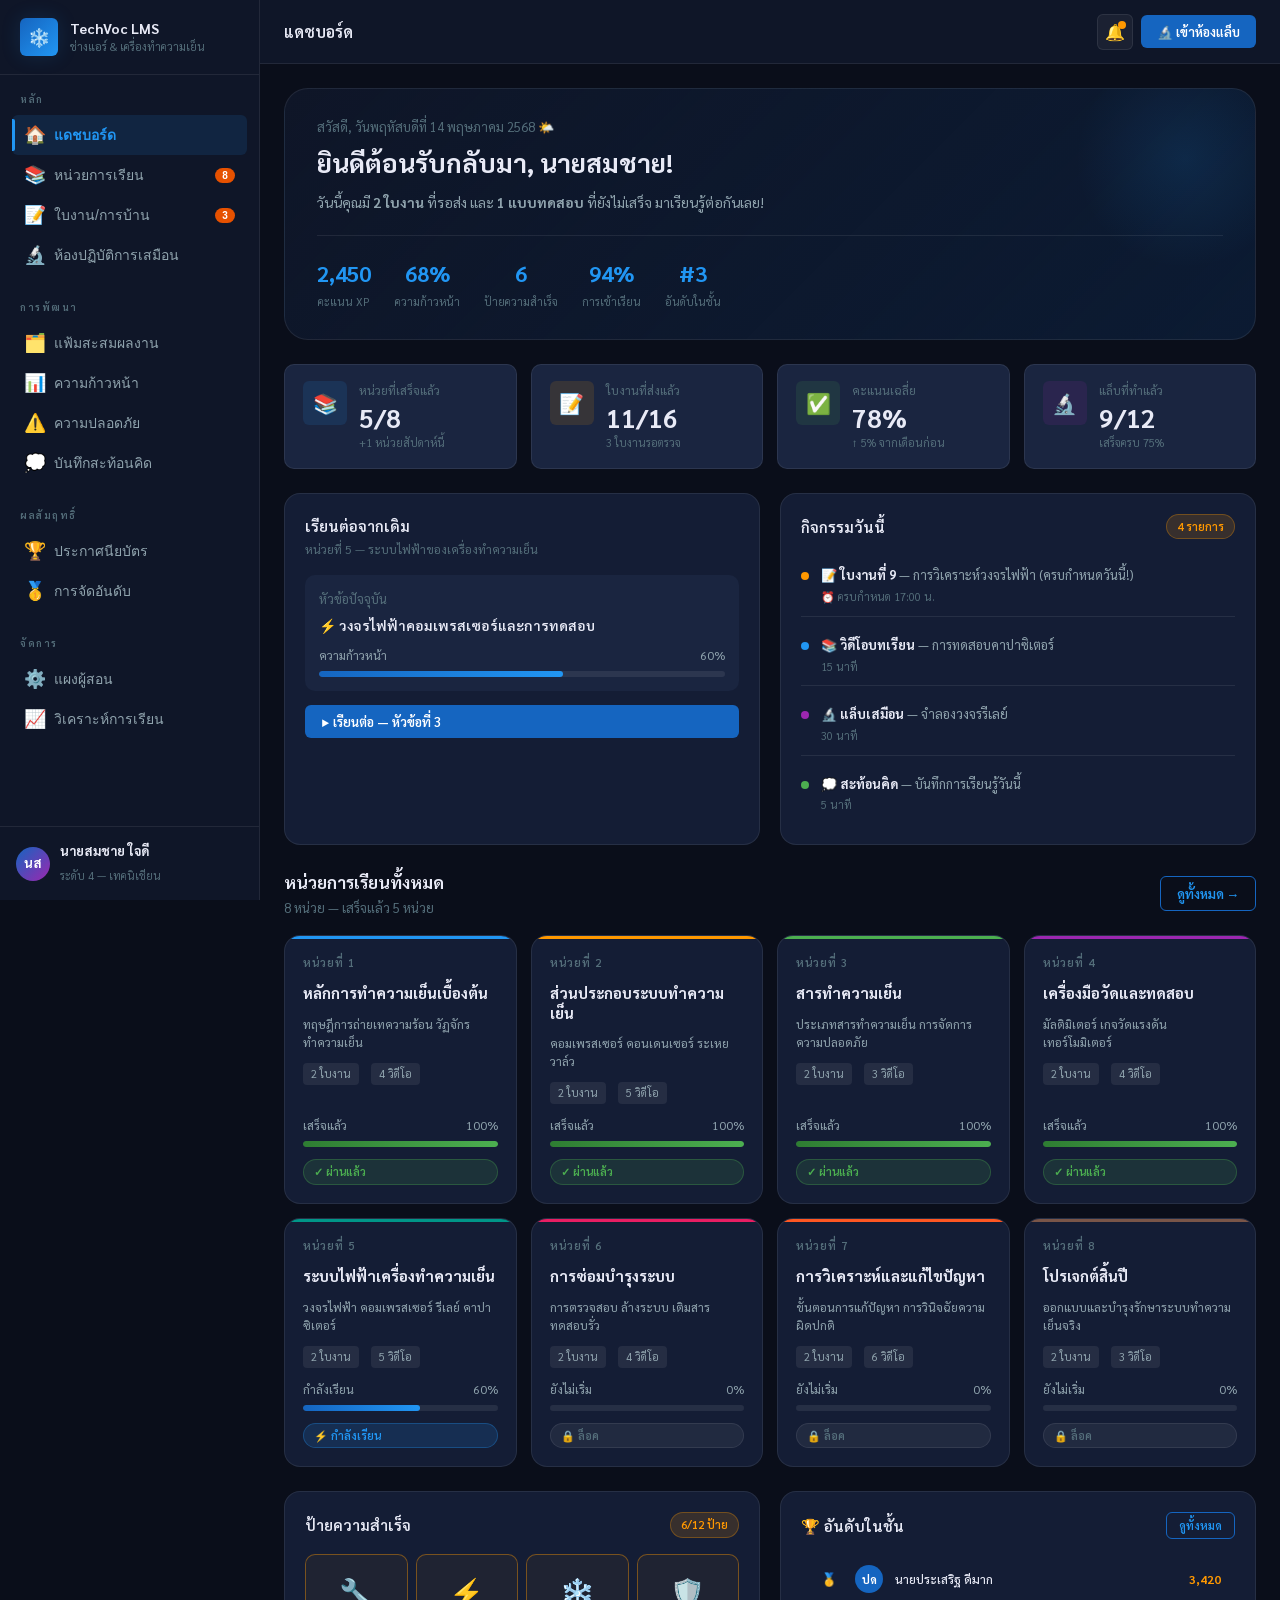
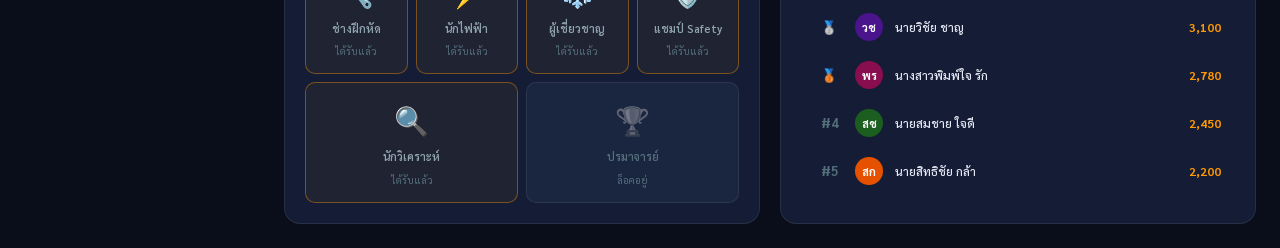
==== index.html @ d259b41d "Add files via upload" ====
<!DOCTYPE html>
<html lang="th">
<head>
<meta charset="UTF-8">
<meta name="viewport" content="width=device-width, initial-scale=1.0">
<title>TechVoc LMS — ระบบการเรียนรู้วิชาชีพ ช่างแอร์และเครื่องทำความเย็น</title>
<link rel="preconnect" href="https://fonts.googleapis.com">
<link href="https://fonts.googleapis.com/css2?family=Sarabun:wght@300;400;500;600;700&family=IBM+Plex+Mono:wght@400;500&display=swap" rel="stylesheet">
<style>
/* =====================================================
   TECHVOC LMS — DESIGN SYSTEM
   Industrial-Tech Aesthetic | Blue + Orange + Gray
   ===================================================== */
:root {
  --blue-50: #e8f4fd;
  --blue-100: #bfdffa;
  --blue-400: #2196f3;
  --blue-600: #1565c0;
  --blue-800: #0d47a1;
  --blue-900: #082f6b;

  --orange-50: #fff3e0;
  --orange-100: #ffe0b2;
  --orange-400: #ff9800;
  --orange-600: #e65100;
  --orange-800: #bf360c;

  --gray-50: #f5f5f5;
  --gray-100: #eeeeee;
  --gray-200: #e0e0e0;
  --gray-400: #9e9e9e;
  --gray-600: #616161;
  --gray-800: #212121;

  --green-400: #4caf50;
  --green-600: #2e7d32;
  --red-400: #f44336;
  --purple-400: #9c27b0;
  --teal-400: #009688;

  --bg-dark: #0a0e1a;
  --bg-panel: #0f1628;
  --bg-card: #141d35;
  --bg-card2: #1a2540;
  --border: rgba(255,255,255,0.08);
  --border-bright: rgba(33,150,243,0.4);
  --text-primary: #e8eaf6;
  --text-secondary: #90a4ae;
  --text-muted: #546e7a;

  --font-main: 'Sarabun', sans-serif;
  --font-mono: 'IBM Plex Mono', monospace;

  --radius-sm: 6px;
  --radius-md: 10px;
  --radius-lg: 16px;
  --radius-xl: 24px;

  --shadow-sm: 0 2px 8px rgba(0,0,0,0.4);
  --shadow-md: 0 4px 20px rgba(0,0,0,0.5);
  --shadow-blue: 0 0 20px rgba(33,150,243,0.15);

  --sidebar-w: 260px;
  --header-h: 64px;
}

*, *::before, *::after { box-sizing: border-box; margin: 0; padding: 0; }

html { scroll-behavior: smooth; }

body {
  font-family: var(--font-main);
  background: var(--bg-dark);
  color: var(--text-primary);
  min-height: 100vh;
  font-size: 15px;
  line-height: 1.6;
  overflow-x: hidden;
}

/* Scrollbar */
::-webkit-scrollbar { width: 6px; height: 6px; }
::-webkit-scrollbar-track { background: var(--bg-dark); }
::-webkit-scrollbar-thumb { background: var(--gray-600); border-radius: 3px; }

/* =====================================================
   LAYOUT SHELL
   ===================================================== */
#app-shell {
  display: grid;
  grid-template-columns: var(--sidebar-w) 1fr;
  grid-template-rows: var(--header-h) 1fr;
  min-height: 100vh;
}

/* =====================================================
   SIDEBAR
   ===================================================== */
#sidebar {
  grid-row: 1 / -1;
  background: var(--bg-panel);
  border-right: 1px solid var(--border);
  display: flex;
  flex-direction: column;
  position: sticky;
  top: 0;
  height: 100vh;
  overflow-y: auto;
  z-index: 100;
  transition: transform 0.3s ease;
}

.sidebar-logo {
  padding: 18px 20px;
  border-bottom: 1px solid var(--border);
  display: flex;
  align-items: center;
  gap: 12px;
}

.logo-icon {
  width: 38px; height: 38px;
  background: linear-gradient(135deg, var(--blue-600), var(--blue-400));
  border-radius: var(--radius-sm);
  display: flex; align-items: center; justify-content: center;
  font-size: 18px;
  flex-shrink: 0;
  box-shadow: var(--shadow-blue);
}

.logo-text { line-height: 1.2; }
.logo-text strong { font-size: 14px; font-weight: 700; color: var(--text-primary); display: block; }
.logo-text span { font-size: 11px; color: var(--text-muted); }

.sidebar-section { padding: 16px 12px 8px; }
.sidebar-section-label {
  font-size: 10px; font-weight: 600; letter-spacing: 1.5px;
  color: var(--text-muted); text-transform: uppercase;
  padding: 0 8px 8px;
}

.nav-item {
  display: flex; align-items: center; gap: 10px;
  padding: 9px 12px; border-radius: var(--radius-sm);
  cursor: pointer; color: var(--text-secondary);
  font-size: 14px; font-weight: 400;
  transition: all 0.18s ease;
  text-decoration: none;
  border: none; background: none; width: 100%; text-align: left;
  position: relative;
}

.nav-item:hover { background: rgba(255,255,255,0.05); color: var(--text-primary); }
.nav-item.active {
  background: rgba(33,150,243,0.12);
  color: var(--blue-400);
  font-weight: 600;
}
.nav-item.active::before {
  content: '';
  position: absolute; left: 0; top: 4px; bottom: 4px;
  width: 3px; background: var(--blue-400);
  border-radius: 0 2px 2px 0;
}

.nav-icon { font-size: 18px; width: 20px; text-align: center; flex-shrink: 0; }
.nav-badge {
  margin-left: auto; background: var(--orange-600);
  color: #fff; font-size: 10px; font-weight: 700;
  padding: 2px 7px; border-radius: 10px; min-width: 20px; text-align: center;
}

.sidebar-user {
  margin-top: auto;
  padding: 14px 16px;
  border-top: 1px solid var(--border);
  display: flex; align-items: center; gap: 10px;
}

.user-avatar {
  width: 34px; height: 34px; border-radius: 50%;
  background: linear-gradient(135deg, var(--blue-600), var(--purple-400));
  display: flex; align-items: center; justify-content: center;
  font-weight: 700; font-size: 13px; color: #fff; flex-shrink: 0;
}

.user-info { flex: 1; min-width: 0; }
.user-info strong { font-size: 13px; display: block; white-space: nowrap; overflow: hidden; text-overflow: ellipsis; }
.user-info span { font-size: 11px; color: var(--text-muted); }

/* =====================================================
   HEADER
   ===================================================== */
#header {
  background: var(--bg-panel);
  border-bottom: 1px solid var(--border);
  display: flex; align-items: center;
  padding: 0 24px; gap: 16px;
  position: sticky; top: 0; z-index: 90;
}

.header-title { font-size: 16px; font-weight: 600; flex: 1; }

.header-actions { display: flex; gap: 8px; align-items: center; }

.btn {
  display: inline-flex; align-items: center; gap: 6px;
  padding: 8px 16px; border-radius: var(--radius-sm);
  font-family: var(--font-main); font-size: 13px; font-weight: 600;
  cursor: pointer; border: none; transition: all 0.18s ease;
  text-decoration: none;
}

.btn-icon {
  padding: 8px; background: rgba(255,255,255,0.05);
  border: 1px solid var(--border); border-radius: var(--radius-sm);
  cursor: pointer; color: var(--text-secondary);
  transition: all 0.18s ease; font-size: 16px;
  display: flex; align-items: center; justify-content: center;
  width: 36px; height: 36px;
}
.btn-icon:hover { background: rgba(255,255,255,0.1); color: var(--text-primary); }

.btn-primary { background: var(--blue-600); color: #fff; }
.btn-primary:hover { background: var(--blue-800); transform: translateY(-1px); }
.btn-outline {
  background: transparent; color: var(--blue-400);
  border: 1px solid var(--blue-600);
}
.btn-outline:hover { background: rgba(33,150,243,0.1); }

.notification-dot {
  width: 8px; height: 8px; background: var(--orange-400);
  border-radius: 50%; position: absolute; top: 6px; right: 6px;
}

/* =====================================================
   MAIN CONTENT
   ===================================================== */
#main {
  overflow-y: auto;
  background: var(--bg-dark);
}

.page { display: none; animation: fadeIn 0.25s ease; }
.page.active { display: block; }

@keyframes fadeIn { from { opacity: 0; transform: translateY(8px); } to { opacity: 1; transform: translateY(0); } }

.page-content { padding: 24px; max-width: 1200px; }

/* =====================================================
   CARDS & COMPONENTS
   ===================================================== */
.card {
  background: var(--bg-card);
  border: 1px solid var(--border);
  border-radius: var(--radius-lg);
  padding: 20px;
}

.card-header {
  display: flex; align-items: center; justify-content: space-between;
  margin-bottom: 16px;
}
.card-title { font-size: 15px; font-weight: 600; }
.card-subtitle { font-size: 12px; color: var(--text-muted); margin-top: 2px; }

.grid-2 { display: grid; grid-template-columns: 1fr 1fr; gap: 16px; }
.grid-3 { display: grid; grid-template-columns: repeat(3, 1fr); gap: 16px; }
.grid-4 { display: grid; grid-template-columns: repeat(4, 1fr); gap: 14px; }

/* Stat cards */
.stat-card {
  background: var(--bg-card2);
  border: 1px solid var(--border);
  border-radius: var(--radius-md);
  padding: 16px 18px;
  display: flex; align-items: flex-start; gap: 12px;
}
.stat-icon {
  width: 44px; height: 44px; border-radius: var(--radius-sm);
  display: flex; align-items: center; justify-content: center;
  font-size: 20px; flex-shrink: 0;
}
.stat-info { flex: 1; min-width: 0; }
.stat-label { font-size: 12px; color: var(--text-muted); margin-bottom: 4px; }
.stat-value { font-size: 26px; font-weight: 700; line-height: 1; }
.stat-sub { font-size: 11px; color: var(--text-muted); margin-top: 4px; }

/* Progress bar */
.progress-wrap { }
.progress-label { display: flex; justify-content: space-between; font-size: 12px; color: var(--text-secondary); margin-bottom: 6px; }
.progress-bar { height: 6px; background: rgba(255,255,255,0.08); border-radius: 3px; overflow: hidden; }
.progress-fill { height: 100%; border-radius: 3px; transition: width 0.8s ease; }
.prog-blue { background: linear-gradient(90deg, var(--blue-600), var(--blue-400)); }
.prog-orange { background: linear-gradient(90deg, var(--orange-600), var(--orange-400)); }
.prog-green { background: linear-gradient(90deg, #2e7d32, #4caf50); }

/* Badge */
.badge {
  display: inline-flex; align-items: center; gap: 4px;
  padding: 3px 10px; border-radius: 20px;
  font-size: 11px; font-weight: 600;
}
.badge-blue { background: rgba(33,150,243,0.15); color: var(--blue-400); border: 1px solid rgba(33,150,243,0.3); }
.badge-orange { background: rgba(255,152,0,0.15); color: var(--orange-400); border: 1px solid rgba(255,152,0,0.3); }
.badge-green { background: rgba(76,175,80,0.15); color: var(--green-400); border: 1px solid rgba(76,175,80,0.3); }
.badge-red { background: rgba(244,67,54,0.15); color: var(--red-400); border: 1px solid rgba(244,67,54,0.3); }
.badge-purple { background: rgba(156,39,176,0.15); color: var(--purple-400); border: 1px solid rgba(156,39,176,0.3); }

/* Tag */
.tag { display: inline-block; padding: 2px 8px; border-radius: 4px; font-size: 11px; background: rgba(255,255,255,0.07); color: var(--text-secondary); }

/* Section header */
.section-header { display: flex; align-items: center; justify-content: space-between; margin-bottom: 16px; }
.section-title { font-size: 17px; font-weight: 700; }
.section-subtitle { font-size: 13px; color: var(--text-muted); margin-top: 2px; }

/* Divider */
.divider { border: none; border-top: 1px solid var(--border); margin: 20px 0; }

/* =====================================================
   DASHBOARD PAGE
   ===================================================== */
.dashboard-hero {
  background: linear-gradient(135deg, var(--bg-panel) 0%, rgba(21,101,192,0.15) 100%);
  border: 1px solid var(--border);
  border-radius: var(--radius-xl);
  padding: 28px 32px;
  margin-bottom: 24px;
  position: relative;
  overflow: hidden;
}

.dashboard-hero::before {
  content: '';
  position: absolute; right: -40px; top: -40px;
  width: 220px; height: 220px;
  background: radial-gradient(circle, rgba(33,150,243,0.12) 0%, transparent 70%);
  pointer-events: none;
}

.hero-greeting { font-size: 13px; color: var(--text-muted); margin-bottom: 4px; }
.hero-name { font-size: 26px; font-weight: 700; margin-bottom: 8px; }
.hero-desc { font-size: 14px; color: var(--text-secondary); max-width: 520px; line-height: 1.7; }

.hero-stats {
  display: flex; gap: 24px; margin-top: 20px;
  padding-top: 20px; border-top: 1px solid var(--border);
  flex-wrap: wrap;
}
.hero-stat-item { text-align: center; }
.hero-stat-val { font-size: 22px; font-weight: 700; color: var(--blue-400); }
.hero-stat-lbl { font-size: 11px; color: var(--text-muted); margin-top: 2px; }

/* Units grid */
.unit-card {
  background: var(--bg-card);
  border: 1px solid var(--border);
  border-radius: var(--radius-lg);
  padding: 18px;
  cursor: pointer;
  transition: all 0.2s ease;
  display: flex; flex-direction: column; gap: 12px;
  position: relative; overflow: hidden;
}

.unit-card:hover {
  border-color: var(--border-bright);
  transform: translateY(-3px);
  box-shadow: var(--shadow-blue);
}

.unit-card::after {
  content: '';
  position: absolute; top: 0; left: 0; right: 0; height: 3px;
}
.unit-card.u1::after { background: var(--blue-400); }
.unit-card.u2::after { background: var(--orange-400); }
.unit-card.u3::after { background: var(--green-400); }
.unit-card.u4::after { background: var(--purple-400); }
.unit-card.u5::after { background: var(--teal-400); }
.unit-card.u6::after { background: #e91e63; }
.unit-card.u7::after { background: #ff5722; }
.unit-card.u8::after { background: #795548; }

.unit-num { font-size: 11px; color: var(--text-muted); font-weight: 600; letter-spacing: 1px; }
.unit-title { font-size: 15px; font-weight: 700; line-height: 1.3; }
.unit-desc { font-size: 12px; color: var(--text-secondary); line-height: 1.5; }
.unit-meta { display: flex; gap: 12px; flex-wrap: wrap; }
.unit-status { margin-top: auto; }

/* Achievement row */
.achievement-row {
  display: flex; gap: 8px; flex-wrap: wrap;
}
.achievement-badge {
  display: flex; flex-direction: column; align-items: center; gap: 6px;
  padding: 14px 12px; background: var(--bg-card2);
  border: 1px solid var(--border); border-radius: var(--radius-md);
  min-width: 90px; text-align: center; flex: 1;
  transition: all 0.2s ease; cursor: default;
}
.achievement-badge.earned { border-color: rgba(255,152,0,0.4); background: rgba(255,152,0,0.05); }
.achievement-badge:hover { transform: translateY(-2px); }
.badge-emoji { font-size: 28px; }
.badge-name { font-size: 11px; color: var(--text-secondary); font-weight: 600; }
.badge-status { font-size: 10px; color: var(--text-muted); }

/* Leaderboard */
.leaderboard-item {
  display: flex; align-items: center; gap: 12px;
  padding: 10px 14px; border-radius: var(--radius-sm);
  transition: background 0.15s;
}
.leaderboard-item:hover { background: rgba(255,255,255,0.04); }
.lb-rank { font-size: 13px; font-weight: 700; color: var(--text-muted); width: 28px; text-align: center; }
.lb-rank.top1 { color: #ffd700; }
.lb-rank.top2 { color: #c0c0c0; }
.lb-rank.top3 { color: #cd7f32; }
.lb-avatar {
  width: 32px; height: 32px; border-radius: 50%;
  display: flex; align-items: center; justify-content: center;
  font-size: 12px; font-weight: 700; color: #fff; flex-shrink: 0;
}
.lb-name { flex: 1; font-size: 13px; font-weight: 500; }
.lb-xp { font-size: 13px; font-weight: 700; color: var(--orange-400); }

/* Activity feed */
.activity-item {
  display: flex; gap: 12px; padding: 10px 0;
  border-bottom: 1px solid var(--border);
}
.activity-item:last-child { border-bottom: none; }
.activity-dot {
  width: 8px; height: 8px; border-radius: 50%;
  margin-top: 7px; flex-shrink: 0;
}
.activity-text { font-size: 13px; color: var(--text-secondary); }
.activity-text strong { color: var(--text-primary); }
.activity-time { font-size: 11px; color: var(--text-muted); margin-top: 2px; }

/* =====================================================
   UNIT / LESSON PAGE
   ===================================================== */
.lesson-layout { display: grid; grid-template-columns: 1fr 320px; gap: 20px; align-items: start; }

.lesson-video-wrap {
  background: #000;
  border-radius: var(--radius-lg);
  aspect-ratio: 16/9;
  display: flex; align-items: center; justify-content: center;
  position: relative; overflow: hidden;
  border: 1px solid var(--border);
}
.video-placeholder {
  display: flex; flex-direction: column; align-items: center; gap: 12px;
  color: var(--text-muted);
}
.video-placeholder .play-btn {
  width: 60px; height: 60px; border-radius: 50%;
  background: rgba(33,150,243,0.2); border: 2px solid var(--blue-400);
  display: flex; align-items: center; justify-content: center;
  font-size: 24px; cursor: pointer;
  transition: all 0.2s ease;
}
.video-placeholder .play-btn:hover {
  background: rgba(33,150,243,0.4); transform: scale(1.1);
}

.lesson-tabs { display: flex; gap: 4px; margin-bottom: 16px; flex-wrap: wrap; }
.lesson-tab {
  padding: 7px 16px; border-radius: var(--radius-sm);
  font-size: 13px; cursor: pointer;
  background: transparent; border: 1px solid var(--border);
  color: var(--text-secondary); font-family: var(--font-main);
  transition: all 0.18s ease;
}
.lesson-tab:hover { border-color: var(--blue-400); color: var(--blue-400); }
.lesson-tab.active { background: var(--blue-600); border-color: var(--blue-600); color: #fff; }

.lesson-tab-content { display: none; }
.lesson-tab-content.active { display: block; animation: fadeIn 0.2s ease; }

/* Topics list */
.topic-item {
  display: flex; align-items: center; gap: 12px;
  padding: 12px 14px; border-radius: var(--radius-sm);
  cursor: pointer; transition: all 0.18s ease;
  border: 1px solid transparent;
}
.topic-item:hover { background: rgba(255,255,255,0.04); border-color: var(--border); }
.topic-item.active { background: rgba(33,150,243,0.1); border-color: rgba(33,150,243,0.3); }
.topic-item.done .topic-num { background: var(--green-600); }
.topic-num {
  width: 28px; height: 28px; border-radius: 50%;
  background: var(--bg-card2); border: 1px solid var(--border);
  display: flex; align-items: center; justify-content: center;
  font-size: 11px; font-weight: 700; color: var(--text-muted);
  flex-shrink: 0;
}
.topic-info { flex: 1; }
.topic-name { font-size: 13px; font-weight: 500; }
.topic-dur { font-size: 11px; color: var(--text-muted); }
.topic-check { color: var(--green-400); font-size: 14px; }

/* Quiz component */
.quiz-question {
  background: var(--bg-card2);
  border: 1px solid var(--border);
  border-radius: var(--radius-md);
  padding: 20px;
  margin-bottom: 16px;
}
.q-num { font-size: 11px; color: var(--text-muted); margin-bottom: 8px; }
.q-text { font-size: 15px; font-weight: 500; margin-bottom: 16px; }
.q-options { display: flex; flex-direction: column; gap: 8px; }
.q-option {
  display: flex; align-items: center; gap: 10px;
  padding: 10px 14px; border-radius: var(--radius-sm);
  border: 1px solid var(--border); cursor: pointer;
  transition: all 0.18s ease; font-size: 13px;
}
.q-option:hover { border-color: var(--blue-400); background: rgba(33,150,243,0.05); }
.q-option.selected { border-color: var(--blue-400); background: rgba(33,150,243,0.12); color: var(--blue-400); }
.q-option.correct { border-color: var(--green-400); background: rgba(76,175,80,0.1); color: var(--green-400); }
.q-option.wrong { border-color: var(--red-400); background: rgba(244,67,54,0.1); color: var(--red-400); }
.q-radio {
  width: 16px; height: 16px; border-radius: 50%;
  border: 2px solid var(--border-bright); flex-shrink: 0;
  display: flex; align-items: center; justify-content: center;
}

/* Virtual Lab */
.vlab-container {
  background: #000d1a;
  border: 1px solid rgba(33,150,243,0.3);
  border-radius: var(--radius-lg);
  padding: 24px;
  font-family: var(--font-mono);
  position: relative; overflow: hidden;
}
.vlab-container::before {
  content: 'VIRTUAL LAB — INTERACTIVE SIMULATION';
  position: absolute; top: 12px; left: 50%; transform: translateX(-50%);
  font-size: 10px; letter-spacing: 2px; color: rgba(33,150,243,0.6);
}

.circuit-svg { width: 100%; max-width: 600px; margin: 0 auto; display: block; }

.vlab-controls { margin-top: 16px; display: flex; gap: 12px; flex-wrap: wrap; align-items: center; }
.vlab-control-item { display: flex; flex-direction: column; gap: 4px; }
.vlab-control-label { font-size: 10px; color: var(--text-muted); letter-spacing: 1px; }
.vlab-control-val {
  font-size: 20px; font-weight: 700; color: var(--blue-400);
  font-family: var(--font-mono);
}
.vlab-control-unit { font-size: 11px; color: var(--text-muted); }

.toggle-switch { position: relative; display: inline-flex; align-items: center; cursor: pointer; }
.toggle-switch input { opacity: 0; width: 0; height: 0; }
.toggle-track {
  width: 44px; height: 24px; background: var(--gray-600);
  border-radius: 12px; transition: 0.3s; position: relative;
}
.toggle-thumb {
  position: absolute; left: 4px; top: 4px;
  width: 16px; height: 16px; background: #fff;
  border-radius: 50%; transition: 0.3s;
}
.toggle-switch input:checked + .toggle-track { background: var(--blue-400); }
.toggle-switch input:checked + .toggle-track .toggle-thumb { transform: translateX(20px); }

/* Meter gauge */
.gauge-wrap {
  position: relative; width: 120px; height: 70px; overflow: hidden;
}
.gauge-arc {
  width: 140px; height: 140px; border-radius: 50%;
  border: 10px solid transparent;
  border-top-color: var(--blue-400); border-left-color: var(--blue-400);
  position: absolute; top: 0; left: -10px;
  transform: rotate(var(--deg, 135deg));
  transition: transform 0.5s ease;
  box-shadow: 0 0 10px rgba(33,150,243,0.4);
}

/* =====================================================
   PORTFOLIO PAGE
   ===================================================== */
.portfolio-grid {
  display: grid;
  grid-template-columns: repeat(auto-fill, minmax(260px, 1fr));
  gap: 16px;
}

.portfolio-card {
  background: var(--bg-card);
  border: 1px solid var(--border);
  border-radius: var(--radius-lg);
  overflow: hidden;
  cursor: pointer;
  transition: all 0.2s ease;
}
.portfolio-card:hover {
  border-color: var(--border-bright);
  transform: translateY(-3px);
  box-shadow: var(--shadow-blue);
}
.portfolio-thumb {
  aspect-ratio: 16/9;
  background: var(--bg-card2);
  display: flex; align-items: center; justify-content: center;
  font-size: 40px; position: relative;
}
.portfolio-thumb-label {
  position: absolute; bottom: 8px; right: 8px;
}
.portfolio-body { padding: 14px; }
.portfolio-title { font-size: 14px; font-weight: 600; margin-bottom: 6px; }
.portfolio-meta { font-size: 12px; color: var(--text-muted); }

/* Upload area */
.upload-zone {
  border: 2px dashed rgba(33,150,243,0.3);
  border-radius: var(--radius-lg);
  padding: 32px;
  text-align: center; cursor: pointer;
  transition: all 0.2s ease;
}
.upload-zone:hover { border-color: var(--blue-400); background: rgba(33,150,243,0.04); }
.upload-icon { font-size: 36px; margin-bottom: 12px; }
.upload-text { font-size: 14px; color: var(--text-secondary); }
.upload-hint { font-size: 12px; color: var(--text-muted); margin-top: 6px; }

/* =====================================================
   ANALYTICS PAGE
   ===================================================== */
.analytics-chart {
  background: var(--bg-card2);
  border: 1px solid var(--border);
  border-radius: var(--radius-md);
  padding: 20px;
  height: 200px;
  display: flex; align-items: flex-end; gap: 8px;
}
.chart-bar-wrap { display: flex; flex-direction: column; align-items: center; gap: 4px; flex: 1; }
.chart-bar {
  width: 100%; border-radius: 4px 4px 0 0;
  background: linear-gradient(180deg, var(--blue-400), var(--blue-600));
  transition: height 0.6s ease;
  min-height: 4px; position: relative;
}
.chart-bar:hover { filter: brightness(1.2); }
.chart-bar-label { font-size: 10px; color: var(--text-muted); }

/* Competency matrix */
.comp-matrix { display: flex; flex-direction: column; gap: 10px; }
.comp-row { display: flex; align-items: center; gap: 12px; }
.comp-name { font-size: 12px; color: var(--text-secondary); width: 180px; flex-shrink: 0; }
.comp-bar-wrap { flex: 1; height: 8px; background: rgba(255,255,255,0.08); border-radius: 4px; overflow: hidden; }
.comp-fill { height: 100%; border-radius: 4px; transition: width 0.8s ease; }
.comp-pct { font-size: 12px; font-weight: 600; width: 36px; text-align: right; }

/* Student table */
.data-table { width: 100%; border-collapse: collapse; }
.data-table th {
  padding: 10px 14px; font-size: 12px; font-weight: 600;
  color: var(--text-muted); text-align: left;
  border-bottom: 1px solid var(--border);
  letter-spacing: 0.5px;
}
.data-table td {
  padding: 12px 14px; font-size: 13px;
  border-bottom: 1px solid rgba(255,255,255,0.04);
}
.data-table tr:hover td { background: rgba(255,255,255,0.02); }

/* =====================================================
   ASSIGNMENT PAGE
   ===================================================== */
.assignment-card {
  background: var(--bg-card);
  border: 1px solid var(--border);
  border-radius: var(--radius-lg);
  padding: 20px;
  display: flex; gap: 16px; align-items: flex-start;
  cursor: pointer; transition: all 0.2s ease;
}
.assignment-card:hover { border-color: var(--border-bright); }
.assignment-icon {
  width: 48px; height: 48px; border-radius: var(--radius-md);
  display: flex; align-items: center; justify-content: center;
  font-size: 22px; flex-shrink: 0;
}
.assignment-title { font-size: 15px; font-weight: 600; margin-bottom: 4px; }
.assignment-meta { font-size: 12px; color: var(--text-muted); }
.assignment-status { margin-top: 10px; }

/* =====================================================
   SAFETY PAGE
   ===================================================== */
.safety-card {
  background: var(--bg-card);
  border: 1px solid var(--border);
  border-radius: var(--radius-lg);
  padding: 20px;
  border-left: 4px solid var(--orange-400);
}
.safety-header { display: flex; align-items: center; gap: 10px; margin-bottom: 12px; }
.safety-icon { font-size: 24px; }
.safety-title { font-size: 15px; font-weight: 700; }
.safety-checklist { display: flex; flex-direction: column; gap: 10px; margin-top: 14px; }
.safety-check-item {
  display: flex; align-items: flex-start; gap: 10px;
  font-size: 13px; color: var(--text-secondary);
}
.safety-check-item.checked { color: var(--text-primary); }
.safety-checkbox {
  width: 18px; height: 18px; border-radius: 4px;
  border: 1px solid var(--border); flex-shrink: 0;
  display: flex; align-items: center; justify-content: center;
  cursor: pointer; margin-top: 2px; transition: all 0.18s;
}
.safety-checkbox.checked { background: var(--green-600); border-color: var(--green-600); color: #fff; font-size: 11px; }

/* =====================================================
   CERT PAGE
   ===================================================== */
.certificate-card {
  background: linear-gradient(135deg, #0d1b3e, #1a2a5e);
  border: 2px solid rgba(255,215,0,0.3);
  border-radius: var(--radius-xl);
  padding: 40px;
  text-align: center;
  position: relative; overflow: hidden;
  max-width: 600px; margin: 0 auto;
}
.cert-corner {
  position: absolute; width: 80px; height: 80px;
  opacity: 0.3;
}
.cert-corner.tl { top: 0; left: 0; border-top: 3px solid gold; border-left: 3px solid gold; border-radius: var(--radius-xl) 0 0 0; }
.cert-corner.tr { top: 0; right: 0; border-top: 3px solid gold; border-right: 3px solid gold; border-radius: 0 var(--radius-xl) 0 0; }
.cert-corner.bl { bottom: 0; left: 0; border-bottom: 3px solid gold; border-left: 3px solid gold; border-radius: 0 0 0 var(--radius-xl); }
.cert-corner.br { bottom: 0; right: 0; border-bottom: 3px solid gold; border-right: 3px solid gold; border-radius: 0 0 var(--radius-xl) 0; }
.cert-badge-icon { font-size: 56px; margin-bottom: 16px; }
.cert-title { font-size: 13px; letter-spacing: 3px; color: rgba(255,215,0,0.8); margin-bottom: 8px; }
.cert-name { font-size: 28px; font-weight: 700; margin-bottom: 6px; }
.cert-course { font-size: 15px; color: var(--text-secondary); margin-bottom: 24px; }
.cert-line { border: none; border-top: 1px solid rgba(255,215,0,0.2); margin: 20px 0; }
.cert-footer { display: flex; justify-content: space-around; }
.cert-sig { text-align: center; }
.cert-sig-line { width: 120px; border-top: 1px solid rgba(255,255,255,0.3); margin: 0 auto 6px; }
.cert-sig-name { font-size: 12px; color: var(--text-secondary); }

/* =====================================================
   REFLECTION PAGE
   ===================================================== */
.reflection-card {
  background: var(--bg-card2);
  border: 1px solid var(--border);
  border-radius: var(--radius-md);
  padding: 18px;
}
.reflection-q { font-size: 14px; font-weight: 600; margin-bottom: 10px; }
.reflection-textarea {
  width: 100%; background: rgba(0,0,0,0.3);
  border: 1px solid var(--border); border-radius: var(--radius-sm);
  color: var(--text-primary); font-family: var(--font-main);
  font-size: 13px; padding: 10px 12px; resize: vertical;
  min-height: 80px; transition: border-color 0.18s;
}
.reflection-textarea:focus { outline: none; border-color: var(--blue-400); }

/* =====================================================
   ADMIN PAGE
   ===================================================== */
.admin-section { margin-bottom: 28px; }
.admin-toolbar {
  display: flex; gap: 8px; flex-wrap: wrap; align-items: center;
  margin-bottom: 16px;
}
.search-input {
  background: var(--bg-card2); border: 1px solid var(--border);
  border-radius: var(--radius-sm); color: var(--text-primary);
  font-family: var(--font-main); font-size: 13px;
  padding: 8px 14px; width: 220px;
}
.search-input:focus { outline: none; border-color: var(--blue-400); }

/* =====================================================
   MOBILE SIDEBAR TOGGLE
   ===================================================== */
#mobile-toggle {
  display: none; padding: 8px; background: transparent;
  border: 1px solid var(--border); border-radius: var(--radius-sm);
  color: var(--text-secondary); cursor: pointer; font-size: 18px;
}

/* =====================================================
   RESPONSIVE
   ===================================================== */
@media (max-width: 900px) {
  #app-shell { grid-template-columns: 1fr; }
  #sidebar {
    position: fixed; left: -280px; top: 0; bottom: 0; z-index: 200;
    width: var(--sidebar-w);
    transition: transform 0.3s ease;
  }
  #sidebar.open { transform: translateX(280px); }
  #header { grid-column: 1; }
  #main { grid-column: 1; }
  #mobile-toggle { display: flex; }
  .grid-4 { grid-template-columns: repeat(2, 1fr); }
  .grid-3 { grid-template-columns: 1fr 1fr; }
  .lesson-layout { grid-template-columns: 1fr; }
}

@media (max-width: 600px) {
  .grid-2, .grid-3, .grid-4 { grid-template-columns: 1fr; }
  .page-content { padding: 14px; }
  .dashboard-hero { padding: 20px; }
  .hero-stats { gap: 14px; }
  .hero-name { font-size: 20px; }
}

/* =====================================================
   OVERLAY & MODALS
   ===================================================== */
.overlay {
  display: none; position: fixed; inset: 0;
  background: rgba(0,0,0,0.6); z-index: 150;
  align-items: center; justify-content: center;
}
.overlay.open { display: flex; }
.modal {
  background: var(--bg-panel); border: 1px solid var(--border);
  border-radius: var(--radius-xl);
  padding: 28px; max-width: 540px; width: 90%;
  max-height: 90vh; overflow-y: auto;
  animation: fadeIn 0.2s ease;
}
.modal-header { display: flex; justify-content: space-between; align-items: center; margin-bottom: 20px; }
.modal-title { font-size: 17px; font-weight: 700; }
.modal-close { background: none; border: none; color: var(--text-muted); font-size: 20px; cursor: pointer; }
.modal-close:hover { color: var(--text-primary); }

/* XP toast */
.xp-toast {
  position: fixed; top: 80px; right: 20px; z-index: 300;
  background: linear-gradient(135deg, #1a3a5c, #1565c0);
  border: 1px solid var(--blue-400); border-radius: var(--radius-md);
  padding: 12px 18px; color: #fff;
  font-weight: 700; font-size: 14px;
  box-shadow: var(--shadow-blue);
  animation: toastIn 0.3s ease, toastOut 0.3s ease 2.5s forwards;
  pointer-events: none;
}
@keyframes toastIn { from { opacity:0; transform: translateX(30px); } to { opacity:1; transform: translateX(0); } }
@keyframes toastOut { from { opacity:1; } to { opacity:0; } }

/* Glow pulse for active elements */
@keyframes pulse-glow {
  0%, 100% { box-shadow: 0 0 0 0 rgba(33,150,243,0); }
  50% { box-shadow: 0 0 0 6px rgba(33,150,243,0.15); }
}

.pulse-glow { animation: pulse-glow 2s ease infinite; }
</style>
</head>
<body>

<div id="app-shell">

  <!-- ======= SIDEBAR ======= -->
  <aside id="sidebar">
    <div class="sidebar-logo">
      <div class="logo-icon">❄️</div>
      <div class="logo-text">
        <strong>TechVoc LMS</strong>
        <span>ช่างแอร์ &amp; เครื่องทำความเย็น</span>
      </div>
    </div>

    <div class="sidebar-section">
      <div class="sidebar-section-label">หลัก</div>
      <button class="nav-item active" onclick="showPage('dashboard')">
        <span class="nav-icon">🏠</span> แดชบอร์ด
      </button>
      <button class="nav-item" onclick="showPage('units')">
        <span class="nav-icon">📚</span> หน่วยการเรียน
        <span class="nav-badge">8</span>
      </button>
      <button class="nav-item" onclick="showPage('assignments')">
        <span class="nav-icon">📝</span> ใบงาน/การบ้าน
        <span class="nav-badge">3</span>
      </button>
      <button class="nav-item" onclick="showPage('virtuallab')">
        <span class="nav-icon">🔬</span> ห้องปฏิบัติการเสมือน
      </button>
    </div>

    <div class="sidebar-section">
      <div class="sidebar-section-label">การพัฒนา</div>
      <button class="nav-item" onclick="showPage('portfolio')">
        <span class="nav-icon">🗂️</span> แฟ้มสะสมผลงาน
      </button>
      <button class="nav-item" onclick="showPage('progress')">
        <span class="nav-icon">📊</span> ความก้าวหน้า
      </button>
      <button class="nav-item" onclick="showPage('safety')">
        <span class="nav-icon">⚠️</span> ความปลอดภัย
      </button>
      <button class="nav-item" onclick="showPage('reflection')">
        <span class="nav-icon">💭</span> บันทึกสะท้อนคิด
      </button>
    </div>

    <div class="sidebar-section">
      <div class="sidebar-section-label">ผลสัมฤทธิ์</div>
      <button class="nav-item" onclick="showPage('certificates')">
        <span class="nav-icon">🏆</span> ประกาศนียบัตร
      </button>
      <button class="nav-item" onclick="showPage('leaderboard')">
        <span class="nav-icon">🥇</span> การจัดอันดับ
      </button>
    </div>

    <div class="sidebar-section">
      <div class="sidebar-section-label">จัดการ</div>
      <button class="nav-item" onclick="showPage('admin')">
        <span class="nav-icon">⚙️</span> แผงผู้สอน
      </button>
      <button class="nav-item" onclick="showPage('analytics')">
        <span class="nav-icon">📈</span> วิเคราะห์การเรียน
      </button>
    </div>

    <div class="sidebar-user">
      <div class="user-avatar" id="user-avatar-sidebar">นส</div>
      <div class="user-info">
        <strong id="sidebar-username">นายสมชาย ใจดี</strong>
        <span>ระดับ 4 — เทคนิเชียน</span>
      </div>
    </div>
  </aside>

  <!-- ======= HEADER ======= -->
  <header id="header">
    <button id="mobile-toggle" onclick="toggleSidebar()">☰</button>
    <div class="header-title" id="page-title">แดชบอร์ด</div>
    <div class="header-actions">
      <div class="btn-icon" style="position:relative;" title="การแจ้งเตือน">
        🔔
        <span class="notification-dot"></span>
      </div>
      <button class="btn btn-primary" onclick="showPage('virtuallab')">🔬 เข้าห้องแล็บ</button>
    </div>
  </header>

  <!-- ======= MAIN ======= -->
  <main id="main">

    <!-- ==================== DASHBOARD ==================== -->
    <div class="page active" id="page-dashboard">
      <div class="page-content">
        <!-- Hero -->
        <div class="dashboard-hero">
          <div class="hero-greeting">สวัสดี, วันพฤหัสบดีที่ 14 พฤษภาคม 2568 🌤️</div>
          <div class="hero-name">ยินดีต้อนรับกลับมา, <span id="welcome-name">นายสมชาย</span>!</div>
          <div class="hero-desc">วันนี้คุณมี <strong>2 ใบงาน</strong> ที่รอส่ง และ <strong>1 แบบทดสอบ</strong> ที่ยังไม่เสร็จ มาเรียนรู้ต่อกันเลย!</div>
          <div class="hero-stats">
            <div class="hero-stat-item">
              <div class="hero-stat-val" id="xp-display">2,450</div>
              <div class="hero-stat-lbl">คะแนน XP</div>
            </div>
            <div class="hero-stat-item">
              <div class="hero-stat-val">68%</div>
              <div class="hero-stat-lbl">ความก้าวหน้า</div>
            </div>
            <div class="hero-stat-item">
              <div class="hero-stat-val">6</div>
              <div class="hero-stat-lbl">ป้ายความสำเร็จ</div>
            </div>
            <div class="hero-stat-item">
              <div class="hero-stat-val">94%</div>
              <div class="hero-stat-lbl">การเข้าเรียน</div>
            </div>
            <div class="hero-stat-item">
              <div class="hero-stat-val">#3</div>
              <div class="hero-stat-lbl">อันดับในชั้น</div>
            </div>
          </div>
        </div>

        <!-- Stats row -->
        <div class="grid-4" style="margin-bottom:24px">
          <div class="stat-card">
            <div class="stat-icon" style="background:rgba(33,150,243,0.12)">📚</div>
            <div class="stat-info">
              <div class="stat-label">หน่วยที่เสร็จแล้ว</div>
              <div class="stat-value">5/8</div>
              <div class="stat-sub">+1 หน่วยสัปดาห์นี้</div>
            </div>
          </div>
          <div class="stat-card">
            <div class="stat-icon" style="background:rgba(255,152,0,0.12)">📝</div>
            <div class="stat-info">
              <div class="stat-label">ใบงานที่ส่งแล้ว</div>
              <div class="stat-value">11/16</div>
              <div class="stat-sub">3 ใบงานรอตรวจ</div>
            </div>
          </div>
          <div class="stat-card">
            <div class="stat-icon" style="background:rgba(76,175,80,0.12)">✅</div>
            <div class="stat-info">
              <div class="stat-label">คะแนนเฉลี่ย</div>
              <div class="stat-value">78%</div>
              <div class="stat-sub">↑ 5% จากเดือนก่อน</div>
            </div>
          </div>
          <div class="stat-card">
            <div class="stat-icon" style="background:rgba(156,39,176,0.12)">🔬</div>
            <div class="stat-info">
              <div class="stat-label">แล็บที่ทำแล้ว</div>
              <div class="stat-value">9/12</div>
              <div class="stat-sub">เสร็จครบ 75%</div>
            </div>
          </div>
        </div>

        <!-- Main Grid -->
        <div class="grid-2" style="gap:20px;margin-bottom:24px">
          <!-- Continue Learning -->
          <div class="card">
            <div class="card-header">
              <div>
                <div class="card-title">เรียนต่อจากเดิม</div>
                <div class="card-subtitle">หน่วยที่ 5 — ระบบไฟฟ้าของเครื่องทำความเย็น</div>
              </div>
            </div>
            <div style="background:var(--bg-card2);border-radius:var(--radius-md);padding:14px;margin-bottom:14px;">
              <div style="font-size:13px;color:var(--text-muted);margin-bottom:4px;">หัวข้อปัจจุบัน</div>
              <div style="font-size:14px;font-weight:600;margin-bottom:10px;">⚡ วงจรไฟฟ้าคอมเพรสเซอร์และการทดสอบ</div>
              <div class="progress-wrap">
                <div class="progress-label"><span>ความก้าวหน้า</span><span>60%</span></div>
                <div class="progress-bar"><div class="progress-fill prog-blue" style="width:60%"></div></div>
              </div>
            </div>
            <button class="btn btn-primary" style="width:100%" onclick="showPage('lesson')">
              ▶ เรียนต่อ — หัวข้อที่ 3
            </button>
          </div>

          <!-- Today's Tasks -->
          <div class="card">
            <div class="card-header">
              <div class="card-title">กิจกรรมวันนี้</div>
              <span class="badge badge-orange">4 รายการ</span>
            </div>
            <div style="display:flex;flex-direction:column;gap:8px;">
              <div class="activity-item">
                <div class="activity-dot" style="background:var(--orange-400)"></div>
                <div>
                  <div class="activity-text">📝 <strong>ใบงานที่ 9</strong> — การวิเคราะห์วงจรไฟฟ้า (ครบกำหนดวันนี้!)</div>
                  <div class="activity-time">⏰ ครบกำหนด 17:00 น.</div>
                </div>
              </div>
              <div class="activity-item">
                <div class="activity-dot" style="background:var(--blue-400)"></div>
                <div>
                  <div class="activity-text">📚 <strong>วิดีโอบทเรียน</strong> — การทดสอบคาปาซิเตอร์</div>
                  <div class="activity-time">15 นาที</div>
                </div>
              </div>
              <div class="activity-item">
                <div class="activity-dot" style="background:var(--purple-400)"></div>
                <div>
                  <div class="activity-text">🔬 <strong>แล็บเสมือน</strong> — จำลองวงจรรีเลย์</div>
                  <div class="activity-time">30 นาที</div>
                </div>
              </div>
              <div class="activity-item">
                <div class="activity-dot" style="background:var(--green-400)"></div>
                <div>
                  <div class="activity-text">💭 <strong>สะท้อนคิด</strong> — บันทึกการเรียนรู้วันนี้</div>
                  <div class="activity-time">5 นาที</div>
                </div>
              </div>
            </div>
          </div>
        </div>

        <!-- Units Overview -->
        <div class="section-header">
          <div>
            <div class="section-title">หน่วยการเรียนทั้งหมด</div>
            <div class="section-subtitle">8 หน่วย — เสร็จแล้ว 5 หน่วย</div>
          </div>
          <button class="btn btn-outline" onclick="showPage('units')">ดูทั้งหมด →</button>
        </div>
        <div class="grid-4" style="margin-bottom:24px">
          <!-- Units 1-8 -->
          <div class="unit-card u1" onclick="openUnitModal(1)">
            <div class="unit-num">หน่วยที่ 1</div>
            <div class="unit-title">หลักการทำความเย็นเบื้องต้น</div>
            <div class="unit-desc">ทฤษฎีการถ่ายเทความร้อน วัฏจักรทำความเย็น</div>
            <div class="unit-meta"><span class="tag">2 ใบงาน</span><span class="tag">4 วิดีโอ</span></div>
            <div class="unit-status">
              <div class="progress-wrap">
                <div class="progress-label"><span>เสร็จแล้ว</span><span>100%</span></div>
                <div class="progress-bar"><div class="progress-fill prog-green" style="width:100%"></div></div>
              </div>
            </div>
            <span class="badge badge-green">✓ ผ่านแล้ว</span>
          </div>
          <div class="unit-card u2" onclick="openUnitModal(2)">
            <div class="unit-num">หน่วยที่ 2</div>
            <div class="unit-title">ส่วนประกอบระบบทำความเย็น</div>
            <div class="unit-desc">คอมเพรสเซอร์ คอนเดนเซอร์ ระเหย วาล์ว</div>
            <div class="unit-meta"><span class="tag">2 ใบงาน</span><span class="tag">5 วิดีโอ</span></div>
            <div class="unit-status">
              <div class="progress-wrap">
                <div class="progress-label"><span>เสร็จแล้ว</span><span>100%</span></div>
                <div class="progress-bar"><div class="progress-fill prog-green" style="width:100%"></div></div>
              </div>
            </div>
            <span class="badge badge-green">✓ ผ่านแล้ว</span>
          </div>
          <div class="unit-card u3" onclick="openUnitModal(3)">
            <div class="unit-num">หน่วยที่ 3</div>
            <div class="unit-title">สารทำความเย็น</div>
            <div class="unit-desc">ประเภทสารทำความเย็น การจัดการ ความปลอดภัย</div>
            <div class="unit-meta"><span class="tag">2 ใบงาน</span><span class="tag">3 วิดีโอ</span></div>
            <div class="unit-status">
              <div class="progress-wrap">
                <div class="progress-label"><span>เสร็จแล้ว</span><span>100%</span></div>
                <div class="progress-bar"><div class="progress-fill prog-green" style="width:100%"></div></div>
              </div>
            </div>
            <span class="badge badge-green">✓ ผ่านแล้ว</span>
          </div>
          <div class="unit-card u4" onclick="openUnitModal(4)">
            <div class="unit-num">หน่วยที่ 4</div>
            <div class="unit-title">เครื่องมือวัดและทดสอบ</div>
            <div class="unit-desc">มัลติมิเตอร์ เกจวัดแรงดัน เทอร์โมมิเตอร์</div>
            <div class="unit-meta"><span class="tag">2 ใบงาน</span><span class="tag">4 วิดีโอ</span></div>
            <div class="unit-status">
              <div class="progress-wrap">
                <div class="progress-label"><span>เสร็จแล้ว</span><span>100%</span></div>
                <div class="progress-bar"><div class="progress-fill prog-green" style="width:100%"></div></div>
              </div>
            </div>
            <span class="badge badge-green">✓ ผ่านแล้ว</span>
          </div>
          <div class="unit-card u5" onclick="openUnitModal(5)">
            <div class="unit-num">หน่วยที่ 5</div>
            <div class="unit-title">ระบบไฟฟ้าเครื่องทำความเย็น</div>
            <div class="unit-desc">วงจรไฟฟ้า คอมเพรสเซอร์ รีเลย์ คาปาซิเตอร์</div>
            <div class="unit-meta"><span class="tag">2 ใบงาน</span><span class="tag">5 วิดีโอ</span></div>
            <div class="unit-status">
              <div class="progress-wrap">
                <div class="progress-label"><span>กำลังเรียน</span><span>60%</span></div>
                <div class="progress-bar"><div class="progress-fill prog-blue" style="width:60%"></div></div>
              </div>
            </div>
            <span class="badge badge-blue">⚡ กำลังเรียน</span>
          </div>
          <div class="unit-card u6" onclick="openUnitModal(6)">
            <div class="unit-num">หน่วยที่ 6</div>
            <div class="unit-title">การซ่อมบำรุงระบบ</div>
            <div class="unit-desc">การตรวจสอบ ล้างระบบ เติมสาร ทดสอบรั่ว</div>
            <div class="unit-meta"><span class="tag">2 ใบงาน</span><span class="tag">4 วิดีโอ</span></div>
            <div class="unit-status">
              <div class="progress-wrap">
                <div class="progress-label"><span>ยังไม่เริ่ม</span><span>0%</span></div>
                <div class="progress-bar"><div class="progress-fill prog-blue" style="width:0%"></div></div>
              </div>
            </div>
            <span class="badge" style="background:rgba(255,255,255,0.06);color:var(--text-muted);border:1px solid var(--border)">🔒 ล็อค</span>
          </div>
          <div class="unit-card u7" onclick="openUnitModal(7)">
            <div class="unit-num">หน่วยที่ 7</div>
            <div class="unit-title">การวิเคราะห์และแก้ไขปัญหา</div>
            <div class="unit-desc">ขั้นตอนการแก้ปัญหา การวินิจฉัยความผิดปกติ</div>
            <div class="unit-meta"><span class="tag">2 ใบงาน</span><span class="tag">6 วิดีโอ</span></div>
            <div class="unit-status">
              <div class="progress-wrap">
                <div class="progress-label"><span>ยังไม่เริ่ม</span><span>0%</span></div>
                <div class="progress-bar"><div class="progress-fill prog-blue" style="width:0%"></div></div>
              </div>
            </div>
            <span class="badge" style="background:rgba(255,255,255,0.06);color:var(--text-muted);border:1px solid var(--border)">🔒 ล็อค</span>
          </div>
          <div class="unit-card u8" onclick="openUnitModal(8)">
            <div class="unit-num">หน่วยที่ 8</div>
            <div class="unit-title">โปรเจกต์สิ้นปี</div>
            <div class="unit-desc">ออกแบบและบำรุงรักษาระบบทำความเย็นจริง</div>
            <div class="unit-meta"><span class="tag">2 ใบงาน</span><span class="tag">3 วิดีโอ</span></div>
            <div class="unit-status">
              <div class="progress-wrap">
                <div class="progress-label"><span>ยังไม่เริ่ม</span><span>0%</span></div>
                <div class="progress-bar"><div class="progress-fill prog-blue" style="width:0%"></div></div>
              </div>
            </div>
            <span class="badge" style="background:rgba(255,255,255,0.06);color:var(--text-muted);border:1px solid var(--border)">🔒 ล็อค</span>
          </div>
        </div>

        <!-- Achievements & Leaderboard -->
        <div class="grid-2" style="gap:20px">
          <div class="card">
            <div class="card-header">
              <div class="card-title">ป้ายความสำเร็จ</div>
              <span class="badge badge-orange">6/12 ป้าย</span>
            </div>
            <div class="achievement-row">
              <div class="achievement-badge earned">
                <div class="badge-emoji">🔧</div>
                <div class="badge-name">ช่างฝึกหัด</div>
                <div class="badge-status">ได้รับแล้ว</div>
              </div>
              <div class="achievement-badge earned">
                <div class="badge-emoji">⚡</div>
                <div class="badge-name">นักไฟฟ้า</div>
                <div class="badge-status">ได้รับแล้ว</div>
              </div>
              <div class="achievement-badge earned">
                <div class="badge-emoji">❄️</div>
                <div class="badge-name">ผู้เชี่ยวชาญ</div>
                <div class="badge-status">ได้รับแล้ว</div>
              </div>
              <div class="achievement-badge earned">
                <div class="badge-emoji">🛡️</div>
                <div class="badge-name">แชมป์ Safety</div>
                <div class="badge-status">ได้รับแล้ว</div>
              </div>
              <div class="achievement-badge earned">
                <div class="badge-emoji">🔍</div>
                <div class="badge-name">นักวิเคราะห์</div>
                <div class="badge-status">ได้รับแล้ว</div>
              </div>
              <div class="achievement-badge">
                <div class="badge-emoji" style="filter:grayscale(1);opacity:0.4">🏆</div>
                <div class="badge-name" style="color:var(--text-muted)">ปรมาจารย์</div>
                <div class="badge-status">ล็อคอยู่</div>
              </div>
            </div>
          </div>

          <div class="card">
            <div class="card-header">
              <div class="card-title">🏆 อันดับในชั้น</div>
              <button class="btn btn-outline" onclick="showPage('leaderboard')" style="font-size:11px;padding:5px 12px">ดูทั้งหมด</button>
            </div>
            <div id="leaderboard-mini"></div>
          </div>
        </div>
      </div>
    </div>

    <!-- ==================== LESSON PAGE ==================== -->
    <div class="page" id="page-lesson">
      <div class="page-content">
        <div style="margin-bottom:16px;display:flex;gap:8px;align-items:center">
          <button class="btn btn-outline" onclick="showPage('units')" style="font-size:12px;padding:6px 12px">← กลับ</button>
          <span style="font-size:13px;color:var(--text-muted)">หน่วยที่ 5 › ระบบไฟฟ้าเครื่องทำความเย็น</span>
        </div>

        <div class="lesson-layout">
          <!-- Left: Video + Content -->
          <div>
            <div class="lesson-video-wrap">
              <div class="video-placeholder">
                <div class="play-btn" onclick="showXP(50)">▶</div>
                <div style="font-size:13px">วิดีโอ: วงจรไฟฟ้าคอมเพรสเซอร์และการทดสอบ</div>
                <div style="font-size:11px;color:var(--text-muted)">ระยะเวลา: 18:30 นาที</div>
              </div>
            </div>

            <div style="margin-top:16px">
              <div class="lesson-tabs">
                <button class="lesson-tab active" onclick="switchTab(this,'tab-theory')">📖 ทฤษฎี</button>
                <button class="lesson-tab" onclick="switchTab(this,'tab-demo')">🎬 สาธิต</button>
                <button class="lesson-tab" onclick="switchTab(this,'tab-quiz')">📋 แบบทดสอบ</button>
                <button class="lesson-tab" onclick="switchTab(this,'tab-worksheet')">📝 ใบงาน</button>
                <button class="lesson-tab" onclick="switchTab(this,'tab-reflect')">💭 สะท้อนคิด</button>
              </div>

              <!-- Theory Tab -->
              <div class="lesson-tab-content active" id="tab-theory">
                <div class="card" style="margin-bottom:12px">
                  <div style="font-size:13px;color:var(--text-muted);margin-bottom:4px">📚 ไมโครเลิร์นนิง — หัวข้อที่ 1 จาก 4</div>
                  <div style="font-size:17px;font-weight:700;margin-bottom:12px">⚡ วงจรไฟฟ้าในระบบทำความเย็น</div>
                  <p style="font-size:14px;color:var(--text-secondary);line-height:1.8;margin-bottom:14px">
                    ระบบไฟฟ้าของตู้เย็นและเครื่องปรับอากาศประกอบด้วยส่วนประกอบหลายส่วน ได้แก่ <strong style="color:var(--blue-400)">คอมเพรสเซอร์</strong>, <strong style="color:var(--orange-400)">รีเลย์</strong>, <strong style="color:var(--green-400)">คาปาซิเตอร์</strong> และ <strong style="color:var(--purple-400)">เทอร์โมสตัท</strong>
                  </p>
                  <!-- Interactive diagram -->
                  <div style="background:var(--bg-card2);border-radius:var(--radius-md);padding:20px;text-align:center;">
                    <div style="font-size:12px;color:var(--text-muted);margin-bottom:12px;letter-spacing:1px">แผนผังวงจรไฟฟ้าเชิงโต้ตอบ — คลิกส่วนประกอบเพื่อดูข้อมูล</div>
                    <svg viewBox="0 0 500 200" style="width:100%;max-width:480px;font-family:var(--font-main)" id="circuit-diagram">
                      <!-- Power source -->
                      <rect x="10" y="75" width="60" height="50" rx="6" fill="rgba(255,152,0,0.15)" stroke="rgba(255,152,0,0.6)" stroke-width="1.5"/>
                      <text x="40" y="97" text-anchor="middle" fill="#ff9800" font-size="10" font-weight="600">220V</text>
                      <text x="40" y="110" text-anchor="middle" fill="#ff9800" font-size="9">แหล่งจ่าย</text>
                      <!-- Relay -->
                      <rect x="130" y="60" width="70" height="60" rx="6" fill="rgba(156,39,176,0.15)" stroke="rgba(156,39,176,0.5)" stroke-width="1.5" class="circuit-part" onclick="showPartInfo('relay')" style="cursor:pointer"/>
                      <text x="165" y="86" text-anchor="middle" fill="#ce93d8" font-size="10" font-weight="600">รีเลย์</text>
                      <text x="165" y="100" text-anchor="middle" fill="#ce93d8" font-size="9">Relay</text>
                      <!-- Capacitor -->
                      <rect x="130" y="140" width="70" height="45" rx="6" fill="rgba(33,150,243,0.15)" stroke="rgba(33,150,243,0.5)" stroke-width="1.5" class="circuit-part" onclick="showPartInfo('cap')" style="cursor:pointer"/>
                      <text x="165" y="160" text-anchor="middle" fill="#64b5f6" font-size="10" font-weight="600">คาปาซิเตอร์</text>
                      <text x="165" y="174" text-anchor="middle" fill="#64b5f6" font-size="9">Capacitor</text>
                      <!-- Compressor -->
                      <rect x="280" y="55" width="80" height="90" rx="8" fill="rgba(255,87,34,0.15)" stroke="rgba(255,87,34,0.6)" stroke-width="2" class="circuit-part" onclick="showPartInfo('comp')" style="cursor:pointer"/>
                      <text x="320" y="90" text-anchor="middle" fill="#ff7043" font-size="11" font-weight="700">คอมเพรสเซอร์</text>
                      <text x="320" y="105" text-anchor="middle" fill="#ff7043" font-size="9">Compressor</text>
                      <text x="320" y="120" text-anchor="middle" fill="#ff7043" font-size="9">⚡ 220V / 5A</text>
                      <!-- Thermostat -->
                      <rect x="420" y="75" width="65" height="50" rx="6" fill="rgba(76,175,80,0.15)" stroke="rgba(76,175,80,0.5)" stroke-width="1.5" class="circuit-part" onclick="showPartInfo('thermo')" style="cursor:pointer"/>
                      <text x="452" y="97" text-anchor="middle" fill="#81c784" font-size="10" font-weight="600">เทอร์โม</text>
                      <text x="452" y="110" text-anchor="middle" fill="#81c784" font-size="9">สตัท</text>
                      <!-- Wires -->
                      <line x1="70" y1="100" x2="130" y2="90" stroke="rgba(255,255,255,0.4)" stroke-width="2"/>
                      <line x1="200" y1="90" x2="280" y2="90" stroke="rgba(255,255,255,0.4)" stroke-width="2"/>
                      <line x1="165" y1="120" x2="165" y2="140" stroke="rgba(255,255,255,0.3)" stroke-width="1.5" stroke-dasharray="4 2"/>
                      <line x1="360" y1="100" x2="420" y2="100" stroke="rgba(255,255,255,0.4)" stroke-width="2"/>
                    </svg>
                    <div id="part-info" style="margin-top:12px;font-size:12px;color:var(--text-secondary);min-height:32px;padding:8px;background:rgba(0,0,0,0.2);border-radius:6px;">
                      👆 คลิกที่ส่วนประกอบในแผนผังเพื่อดูรายละเอียด
                    </div>
                  </div>
                </div>

                <div style="display:grid;grid-template-columns:1fr 1fr;gap:12px">
                  <div class="card" style="padding:14px">
                    <div style="font-size:13px;font-weight:600;margin-bottom:8px">🎯 จุดประสงค์การเรียนรู้</div>
                    <ul style="font-size:12px;color:var(--text-secondary);line-height:2;padding-left:16px">
                      <li>อธิบายหลักการวงจรไฟฟ้าตู้เย็นได้</li>
                      <li>ระบุส่วนประกอบทางไฟฟ้าได้ถูกต้อง</li>
                      <li>ทดสอบรีเลย์และคาปาซิเตอร์ได้</li>
                      <li>วิเคราะห์ปัญหาวงจรไฟฟ้าได้</li>
                    </ul>
                  </div>
                  <div class="card" style="padding:14px">
                    <div style="font-size:13px;font-weight:600;margin-bottom:8px">⚠️ ข้อควรระวัง</div>
                    <ul style="font-size:12px;color:var(--orange-400);line-height:2;padding-left:16px">
                      <li>ตัดไฟก่อนทุกครั้งที่ทำงาน</li>
                      <li>ตรวจสอบแรงดันไฟฟ้าก่อน</li>
                      <li>สวมอุปกรณ์ป้องกันเสมอ</li>
                      <li>ห้ามทำงานคนเดียวกับไฟแรงสูง</li>
                    </ul>
                  </div>
                </div>
              </div>

              <!-- Demo Tab -->
              <div class="lesson-tab-content" id="tab-demo">
                <div class="card">
                  <div class="card-title" style="margin-bottom:14px">🎬 วิดีโอสาธิต</div>
                  <div style="display:flex;flex-direction:column;gap:10px">
                    <div class="topic-item active">
                      <div class="topic-num">1</div>
                      <div class="topic-info">
                        <div class="topic-name">การใช้มัลติมิเตอร์วัดแรงดัน</div>
                        <div class="topic-dur">⏱ 8 นาที</div>
                      </div>
                      <div>▶ เล่น</div>
                    </div>
                    <div class="topic-item">
                      <div class="topic-num">2</div>
                      <div class="topic-info">
                        <div class="topic-name">การทดสอบรีเลย์คอมเพรสเซอร์</div>
                        <div class="topic-dur">⏱ 12 นาที</div>
                      </div>
                      <div style="color:var(--text-muted)">▶ เล่น</div>
                    </div>
                    <div class="topic-item">
                      <div class="topic-num">3</div>
                      <div class="topic-info">
                        <div class="topic-name">การวัดค่าคาปาซิเตอร์</div>
                        <div class="topic-dur">⏱ 10 นาที</div>
                      </div>
                      <div style="color:var(--text-muted)">▶ เล่น</div>
                    </div>
                    <div class="topic-item">
                      <div class="topic-num">4</div>
                      <div class="topic-info">
                        <div class="topic-name">ขั้นตอนความปลอดภัยทางไฟฟ้า</div>
                        <div class="topic-dur">⏱ 6 นาที</div>
                      </div>
                      <div style="color:var(--text-muted)">▶ เล่น</div>
                    </div>
                  </div>
                </div>
              </div>

              <!-- Quiz Tab -->
              <div class="lesson-tab-content" id="tab-quiz">
                <div style="margin-bottom:14px;display:flex;justify-content:space-between;align-items:center">
                  <div style="font-size:15px;font-weight:700">📋 แบบทดสอบ — หน่วยที่ 5</div>
                  <span class="badge badge-blue">5 ข้อ</span>
                </div>
                <div id="quiz-container"></div>
                <button class="btn btn-primary" style="margin-top:16px" onclick="submitQuiz()">ส่งคำตอบ ✓</button>
              </div>

              <!-- Worksheet Tab -->
              <div class="lesson-tab-content" id="tab-worksheet">
                <div class="card" style="margin-bottom:14px">
                  <div class="card-header">
                    <div>
                      <div class="card-title">📝 ใบงานที่ 9 — การวิเคราะห์วงจรไฟฟ้า</div>
                      <div class="card-subtitle">หน่วยที่ 5 • ครบกำหนด: 14 พ.ค. 2568</div>
                    </div>
                    <span class="badge badge-orange">⏰ ใกล้ครบกำหนด</span>
                  </div>
                  <p style="font-size:13px;color:var(--text-secondary);line-height:1.7;margin-bottom:14px">
                    ให้นักเรียนทำการวัดและทดสอบส่วนประกอบทางไฟฟ้าของตู้เย็น จากนั้นบันทึกผลลงในใบงาน พร้อมถ่ายภาพหลักฐาน
                  </p>
                  <div class="upload-zone" onclick="showXP(30)">
                    <div class="upload-icon">📤</div>
                    <div class="upload-text">อัปโหลดรูปภาพ / วิดีโอ / PDF</div>
                    <div class="upload-hint">รองรับ JPG, PNG, MP4, PDF ขนาดไม่เกิน 50MB</div>
                  </div>
                  <div style="margin-top:14px;display:flex;gap:10px;flex-wrap:wrap">
                    <div style="background:var(--bg-card2);border:1px solid var(--border);border-radius:6px;padding:8px 12px;display:flex;gap:8px;align-items:center;font-size:12px;">
                      📷 รูปการวัดค่า.jpg <span style="color:var(--green-400)">✓</span>
                    </div>
                    <div style="background:var(--bg-card2);border:1px solid var(--border);border-radius:6px;padding:8px 12px;display:flex;gap:8px;align-items:center;font-size:12px;">
                      📄 รายงาน.pdf <span style="color:var(--green-400)">✓</span>
                    </div>
                  </div>
                </div>
                <button class="btn btn-primary" onclick="showXP(100)">ส่งใบงาน ✓</button>
              </div>

              <!-- Reflect Tab -->
              <div class="lesson-tab-content" id="tab-reflect">
                <div class="card">
                  <div class="card-title" style="margin-bottom:16px">💭 บันทึกสะท้อนคิด</div>
                  <div style="display:flex;flex-direction:column;gap:14px">
                    <div class="reflection-card">
                      <div class="reflection-q">1. วันนี้คุณเรียนรู้อะไรบ้าง?</div>
                      <textarea class="reflection-textarea" placeholder="เขียนสิ่งที่คุณได้เรียนรู้..."></textarea>
                    </div>
                    <div class="reflection-card">
                      <div class="reflection-q">2. พบปัญหาอะไรระหว่างการเรียน?</div>
                      <textarea class="reflection-textarea" placeholder="ปัญหาที่พบและวิธีแก้ไข..."></textarea>
                    </div>
                    <div class="reflection-card">
                      <div class="reflection-q">3. ทักษะใดที่ต้องฝึกเพิ่มเติม?</div>
                      <textarea class="reflection-textarea" placeholder="ทักษะที่ต้องพัฒนา..."></textarea>
                    </div>
                    <button class="btn btn-primary" onclick="showXP(20)">บันทึก ✓</button>
                  </div>
                </div>
              </div>
            </div>
          </div>

          <!-- Right: Sidebar -->
          <div style="display:flex;flex-direction:column;gap:16px">
            <!-- Progress -->
            <div class="card">
              <div class="card-title" style="margin-bottom:12px">ความก้าวหน้าหน่วยนี้</div>
              <div style="display:flex;flex-direction:column;gap:10px">
                <div class="progress-wrap">
                  <div class="progress-label"><span>📖 ทฤษฎี</span><span>80%</span></div>
                  <div class="progress-bar"><div class="progress-fill prog-blue" style="width:80%"></div></div>
                </div>
                <div class="progress-wrap">
                  <div class="progress-label"><span>🔬 แล็บ</span><span>50%</span></div>
                  <div class="progress-bar"><div class="progress-fill prog-orange" style="width:50%"></div></div>
                </div>
                <div class="progress-wrap">
                  <div class="progress-label"><span>📝 ใบงาน</span><span>50%</span></div>
                  <div class="progress-bar"><div class="progress-fill prog-green" style="width:50%"></div></div>
                </div>
                <div class="progress-wrap">
                  <div class="progress-label"><span>📋 แบบทดสอบ</span><span>0%</span></div>
                  <div class="progress-bar"><div class="progress-fill prog-blue" style="width:0%"></div></div>
                </div>
              </div>
            </div>

            <!-- Topics list -->
            <div class="card">
              <div class="card-title" style="margin-bottom:12px">หัวข้อการเรียน</div>
              <div id="topics-list"></div>
            </div>

            <!-- XP -->
            <div class="card" style="text-align:center;background:linear-gradient(135deg,rgba(21,101,192,0.2),rgba(33,150,243,0.05))">
              <div style="font-size:11px;color:var(--text-muted);letter-spacing:1px;margin-bottom:6px">คะแนน XP ปัจจุบัน</div>
              <div style="font-size:32px;font-weight:700;color:var(--blue-400)" id="lesson-xp">2,450</div>
              <div style="font-size:11px;color:var(--text-muted)">ระดับ 4 — เทคนิเชียน</div>
              <div class="progress-wrap" style="margin-top:10px">
                <div class="progress-label"><span>สู่ระดับ 5</span><span>550 XP</span></div>
                <div class="progress-bar"><div class="progress-fill prog-blue" style="width:68%"></div></div>
              </div>
            </div>
          </div>
        </div>
      </div>
    </div>

    <!-- ==================== VIRTUAL LAB ==================== -->
    <div class="page" id="page-virtuallab">
      <div class="page-content">
        <div class="section-header" style="margin-bottom:20px">
          <div>
            <div class="section-title">🔬 ห้องปฏิบัติการเสมือน</div>
            <div class="section-subtitle">จำลองการทำงานระบบไฟฟ้าและทำความเย็น</div>
          </div>
          <span class="badge badge-blue pulse-glow">INTERACTIVE</span>
        </div>

        <div class="vlab-container" style="margin-bottom:20px">
          <div style="margin-top:24px;">
            <div style="text-align:center;margin-bottom:20px;font-size:13px;color:rgba(33,150,243,0.8);letter-spacing:1px;">
              วงจรจำลองระบบตู้เย็น — คลิกสวิตช์เพื่อเริ่มการทำงาน
            </div>
            <!-- Animated refrigeration circuit -->
            <svg id="lab-svg" viewBox="0 0 600 280" style="width:100%;max-width:580px;margin:0 auto;display:block;font-family:var(--font-mono)">
              <!-- Compressor -->
              <rect x="40" y="90" width="100" height="80" rx="8" fill="rgba(255,87,34,0.15)" stroke="rgba(255,87,34,0.6)" stroke-width="2"/>
              <text x="90" y="126" text-anchor="middle" fill="#ff7043" font-size="11" font-weight="600">คอมเพรสเซอร์</text>
              <text x="90" y="142" text-anchor="middle" fill="#ff7043" font-size="10">220V / 5A</text>
              <circle id="comp-indicator" cx="90" cy="100" r="6" fill="#333" stroke="rgba(255,87,34,0.4)" stroke-width="1.5"/>
              <!-- Condenser -->
              <rect x="220" y="30" width="100" height="70" rx="8" fill="rgba(255,152,0,0.12)" stroke="rgba(255,152,0,0.5)" stroke-width="1.5"/>
              <text x="270" y="62" text-anchor="middle" fill="#ffb300" font-size="11" font-weight="600">คอนเดนเซอร์</text>
              <text x="270" y="77" text-anchor="middle" fill="#ffb300" font-size="9">ปล่อยความร้อน</text>
              <!-- Evaporator -->
              <rect x="220" y="170" width="100" height="70" rx="8" fill="rgba(33,150,243,0.12)" stroke="rgba(33,150,243,0.5)" stroke-width="1.5"/>
              <text x="270" y="202" text-anchor="middle" fill="#64b5f6" font-size="11" font-weight="600">อีวาโปเรเตอร์</text>
              <text x="270" y="217" text-anchor="middle" fill="#64b5f6" font-size="9">ดูดซับความร้อน</text>
              <!-- Expansion valve -->
              <rect x="400" y="100" width="80" height="60" rx="8" fill="rgba(76,175,80,0.12)" stroke="rgba(76,175,80,0.5)" stroke-width="1.5"/>
              <text x="440" y="127" text-anchor="middle" fill="#81c784" font-size="10" font-weight="600">วาล์วขยาย</text>
              <text x="440" y="142" text-anchor="middle" fill="#81c784" font-size="9">Expansion</text>
              <!-- Pipes -->
              <path id="pipe-hot" d="M140 110 L270 100 L270 65" fill="none" stroke="rgba(255,87,34,0.5)" stroke-width="4" stroke-linecap="round"/>
              <path id="pipe-cold" d="M270 205 L270 240 L90 240 L90 170" fill="none" stroke="rgba(33,150,243,0.5)" stroke-width="4" stroke-linecap="round"/>
              <path d="M320 65 L440 65 L440 100" fill="none" stroke="rgba(255,152,0,0.5)" stroke-width="3" stroke-linecap="round"/>
              <path d="M440 160 L440 205 L320 205" fill="none" stroke="rgba(76,175,80,0.5)" stroke-width="3" stroke-linecap="round"/>
              <!-- Flow indicator dots (animated) -->
              <circle id="flow1" r="5" fill="#ff7043" opacity="0.8"/>
              <circle id="flow2" r="5" fill="#64b5f6" opacity="0.8"/>
              <!-- Temp readouts -->
              <text id="temp-hot" x="270" y="20" text-anchor="middle" fill="#ffb300" font-size="12" font-weight="700">+60°C</text>
              <text id="temp-cold" x="270" y="260" text-anchor="middle" fill="#64b5f6" font-size="12" font-weight="700">-5°C</text>
              <!-- Power indicator -->
              <rect x="500" y="110" width="80" height="40" rx="6" fill="rgba(0,0,0,0.4)" stroke="var(--border)" stroke-width="1"/>
              <text x="540" y="128" text-anchor="middle" fill="var(--text-muted)" font-size="9">สถานะ</text>
              <text id="power-status" x="540" y="142" text-anchor="middle" fill="#f44336" font-size="11" font-weight="700">OFF</text>
            </svg>

            <div class="vlab-controls">
              <div class="vlab-control-item" style="flex:1">
                <div class="vlab-control-label">สถานะคอมเพรสเซอร์</div>
                <label class="toggle-switch" onclick="toggleCompressor()">
                  <input type="checkbox" id="comp-switch">
                  <div class="toggle-track"><div class="toggle-thumb"></div></div>
                </label>
              </div>
              <div class="vlab-control-item">
                <div class="vlab-control-label">อุณหภูมิตั้งค่า</div>
                <div class="vlab-control-val" id="set-temp">18</div>
                <div class="vlab-control-unit">°C</div>
              </div>
              <div class="vlab-control-item">
                <div class="vlab-control-label">แรงดันไฟฟ้า</div>
                <div class="vlab-control-val" id="voltage-val">--</div>
                <div class="vlab-control-unit">V</div>
              </div>
              <div class="vlab-control-item">
                <div class="vlab-control-label">กระแสไฟฟ้า</div>
                <div class="vlab-control-val" id="current-val">--</div>
                <div class="vlab-control-unit">A</div>
              </div>
              <div class="vlab-control-item">
                <div class="vlab-control-label">อุณหภูมิจริง</div>
                <div class="vlab-control-val" id="real-temp">--</div>
                <div class="vlab-control-unit">°C</div>
              </div>
            </div>

            <div style="display:flex;gap:8px;margin-top:12px;flex-wrap:wrap">
              <button class="btn btn-outline" onclick="measureVoltage()">⚡ วัดแรงดัน</button>
              <button class="btn btn-outline" onclick="measureCurrent()">🔌 วัดกระแส</button>
              <button class="btn btn-outline" onclick="testRelay()">🔘 ทดสอบรีเลย์</button>
              <button class="btn btn-outline" onclick="testCapacitor()">⚡ ทดสอบคาปาซิเตอร์</button>
              <button class="btn btn-outline" onclick="injectFault()">⚠️ จำลองความผิดปกติ</button>
              <button class="btn btn-primary" onclick="showXP(50)">📝 บันทึกผล</button>
            </div>

            <!-- Lab log -->
            <div id="lab-log" style="margin-top:14px;background:rgba(0,0,0,0.5);border-radius:8px;padding:14px;font-size:12px;max-height:140px;overflow-y:auto;color:#80cbc4;font-family:var(--font-mono);">
              <div style="color:rgba(33,150,243,0.6);margin-bottom:6px">[ ระบบแล็บเสมือน v2.1 — พร้อมใช้งาน ]</div>
              <div>$ รอการดำเนินการ...</div>
            </div>
          </div>
        </div>

        <!-- Other lab modules -->
        <div class="grid-3" style="gap:14px">
          <div class="card" style="cursor:pointer" onclick="showXP(20)">
            <div style="font-size:24px;margin-bottom:8px">🔄</div>
            <div style="font-size:14px;font-weight:600;margin-bottom:4px">วัฏจักรทำความเย็น</div>
            <div style="font-size:12px;color:var(--text-secondary)">จำลองและอนิเมชั่นการไหลของสารทำความเย็น</div>
          </div>
          <div class="card" style="cursor:pointer" onclick="showXP(20)">
            <div style="font-size:24px;margin-bottom:8px">🔧</div>
            <div style="font-size:14px;font-weight:600;margin-bottom:4px">การวินิจฉัยปัญหา</div>
            <div style="font-size:12px;color:var(--text-secondary)">ฝึกการแก้ปัญหาจากอาการผิดปกติต่างๆ</div>
          </div>
          <div class="card" style="cursor:pointer" onclick="showXP(20)">
            <div style="font-size:24px;margin-bottom:8px">📐</div>
            <div style="font-size:14px;font-weight:600;margin-bottom:4px">การต่อวงจรไฟฟ้า</div>
            <div style="font-size:12px;color:var(--text-secondary)">ต่อวงจรจำลองและทดสอบด้วยมัลติมิเตอร์</div>
          </div>
        </div>
      </div>
    </div>

    <!-- ==================== UNITS ==================== -->
    <div class="page" id="page-units">
      <div class="page-content">
        <div class="section-header"><div class="section-title">📚 หน่วยการเรียนทั้งหมด</div></div>
        <div id="units-full-list" style="display:flex;flex-direction:column;gap:14px"></div>
      </div>
    </div>

    <!-- ==================== ASSIGNMENTS ==================== -->
    <div class="page" id="page-assignments">
      <div class="page-content">
        <div class="section-header">
          <div>
            <div class="section-title">📝 ใบงานและการบ้านทั้งหมด</div>
            <div class="section-subtitle">16 ใบงาน — ส่งแล้ว 11 ใบ</div>
          </div>
          <div style="display:flex;gap:8px">
            <span class="badge badge-orange">รอส่ง 3</span>
            <span class="badge badge-blue">รอตรวจ 2</span>
          </div>
        </div>
        <div id="assignments-list" style="display:flex;flex-direction:column;gap:12px"></div>
      </div>
    </div>

    <!-- ==================== PORTFOLIO ==================== -->
    <div class="page" id="page-portfolio">
      <div class="page-content">
        <div class="section-header">
          <div>
            <div class="section-title">🗂️ แฟ้มสะสมผลงาน</div>
            <div class="section-subtitle">รวบรวมผลงาน โครงงาน และทักษะทั้งหมด</div>
          </div>
          <button class="btn btn-primary" onclick="showXP(10)">+ เพิ่มผลงาน</button>
        </div>
        <div class="portfolio-grid" id="portfolio-grid"></div>
      </div>
    </div>

    <!-- ==================== PROGRESS ==================== -->
    <div class="page" id="page-progress">
      <div class="page-content">
        <div class="section-title" style="margin-bottom:20px">📊 ติดตามความก้าวหน้า</div>
        <div class="grid-2" style="gap:16px;margin-bottom:20px">
          <div class="card">
            <div class="card-title" style="margin-bottom:14px">คะแนนรายสัปดาห์</div>
            <div class="analytics-chart" id="week-chart"></div>
          </div>
          <div class="card">
            <div class="card-title" style="margin-bottom:14px">สมรรถนะที่ได้รับการพัฒนา</div>
            <div class="comp-matrix" id="comp-matrix"></div>
          </div>
        </div>
        <div class="card">
          <div class="card-title" style="margin-bottom:14px">ความก้าวหน้าแต่ละหน่วย</div>
          <div style="display:flex;flex-direction:column;gap:10px" id="unit-progress-list"></div>
        </div>
      </div>
    </div>

    <!-- ==================== SAFETY ==================== -->
    <div class="page" id="page-safety">
      <div class="page-content">
        <div class="section-title" style="margin-bottom:20px">⚠️ ความปลอดภัยทางไฟฟ้าและช่างแอร์</div>
        <div style="display:flex;flex-direction:column;gap:14px" id="safety-list"></div>
      </div>
    </div>

    <!-- ==================== REFLECTION ==================== -->
    <div class="page" id="page-reflection">
      <div class="page-content">
        <div class="section-title" style="margin-bottom:20px">💭 บันทึกสะท้อนคิด</div>
        <div class="card" style="margin-bottom:16px">
          <div class="card-title" style="margin-bottom:16px">บันทึกประจำวัน — 14 พ.ค. 2568</div>
          <div style="display:flex;flex-direction:column;gap:14px">
            <div class="reflection-card">
              <div class="reflection-q">🌟 วันนี้คุณเรียนรู้อะไรที่ดีที่สุด?</div>
              <textarea class="reflection-textarea" placeholder="เขียนสิ่งที่คุณได้เรียนรู้วันนี้..."></textarea>
            </div>
            <div class="reflection-card">
              <div class="reflection-q">🔧 ทักษะใดที่คุณพัฒนาขึ้น?</div>
              <textarea class="reflection-textarea" placeholder="ทักษะที่ฝึกได้และพัฒนาขึ้น..."></textarea>
            </div>
            <div class="reflection-card">
              <div class="reflection-q">❓ ยังมีอะไรที่ไม่เข้าใจ?</div>
              <textarea class="reflection-textarea" placeholder="สิ่งที่ต้องการความช่วยเหลือ..."></textarea>
            </div>
            <div class="reflection-card">
              <div class="reflection-q">🎯 แผนการเรียนรู้ในครั้งต่อไป?</div>
              <textarea class="reflection-textarea" placeholder="สิ่งที่จะทำในครั้งหน้า..."></textarea>
            </div>
            <button class="btn btn-primary" onclick="showXP(20)">💾 บันทึก</button>
          </div>
        </div>
        <!-- Past reflections -->
        <div class="card">
          <div class="card-title" style="margin-bottom:14px">บันทึกย้อนหลัง</div>
          <div style="display:flex;flex-direction:column;gap:10px" id="past-reflections"></div>
        </div>
      </div>
    </div>

    <!-- ==================== CERTIFICATES ==================== -->
    <div class="page" id="page-certificates">
      <div class="page-content">
        <div class="section-title" style="margin-bottom:20px">🏆 ประกาศนียบัตรและรางวัล</div>
        <div class="certificate-card">
          <div class="cert-corner tl"></div>
          <div class="cert-corner tr"></div>
          <div class="cert-corner bl"></div>
          <div class="cert-corner br"></div>
          <div class="cert-badge-icon">🏆</div>
          <div class="cert-title">CERTIFICATE OF COMPLETION</div>
          <div class="cert-name">นายสมชาย ใจดี</div>
          <div class="cert-course">สำเร็จหลักสูตร: ช่างแอร์และเครื่องทำความเย็น<br>ระดับ ปวช. 1 แผนกไฟฟ้ากำลัง</div>
          <div class="cert-line"></div>
          <div style="font-size:13px;color:var(--text-muted);margin-bottom:16px">ออกให้ ณ วันที่ 14 พฤษภาคม 2568</div>
          <div class="cert-footer">
            <div class="cert-sig">
              <div class="cert-sig-line"></div>
              <div class="cert-sig-name">อาจารย์ประยูร มีชัย<br>ครูผู้สอน</div>
            </div>
            <div class="cert-sig">
              <div style="font-size:32px;margin-bottom:6px">🎓</div>
              <div class="cert-sig-name">ประกาศนียบัตร<br>หน่วยที่ 1-5</div>
            </div>
            <div class="cert-sig">
              <div class="cert-sig-line"></div>
              <div class="cert-sig-name">ผอ. สมศักดิ์ ดีงาม<br>ผู้อำนวยการ</div>
            </div>
          </div>
        </div>
        <div style="text-align:center;margin-top:16px;display:flex;gap:10px;justify-content:center">
          <button class="btn btn-primary" onclick="showXP(5)">⬇ ดาวน์โหลด PDF</button>
          <button class="btn btn-outline">📤 แชร์</button>
        </div>
      </div>
    </div>

    <!-- ==================== LEADERBOARD ==================== -->
    <div class="page" id="page-leaderboard">
      <div class="page-content">
        <div class="section-title" style="margin-bottom:20px">🥇 การจัดอันดับนักเรียน</div>
        <div class="card">
          <div id="full-leaderboard"></div>
        </div>
      </div>
    </div>

    <!-- ==================== ANALYTICS ==================== -->
    <div class="page" id="page-analytics">
      <div class="page-content">
        <div class="section-title" style="margin-bottom:20px">📈 วิเคราะห์การเรียนรู้</div>
        <div class="grid-4" style="margin-bottom:20px">
          <div class="stat-card">
            <div class="stat-icon" style="background:rgba(33,150,243,0.12)">👥</div>
            <div class="stat-info">
              <div class="stat-label">นักเรียนทั้งหมด</div>
              <div class="stat-value">32</div>
            </div>
          </div>
          <div class="stat-card">
            <div class="stat-icon" style="background:rgba(76,175,80,0.12)">✅</div>
            <div class="stat-info">
              <div class="stat-label">ส่งงานครบ</div>
              <div class="stat-value">78%</div>
            </div>
          </div>
          <div class="stat-card">
            <div class="stat-icon" style="background:rgba(255,152,0,0.12)">⚠️</div>
            <div class="stat-info">
              <div class="stat-label">เสี่ยงตกหล่น</div>
              <div class="stat-value">4</div>
            </div>
          </div>
          <div class="stat-card">
            <div class="stat-icon" style="background:rgba(156,39,176,0.12)">⭐</div>
            <div class="stat-info">
              <div class="stat-label">คะแนนเฉลี่ยชั้น</div>
              <div class="stat-value">74%</div>
            </div>
          </div>
        </div>
        <div class="card" style="margin-bottom:16px">
          <div class="card-title" style="margin-bottom:14px">ข้อมูลนักเรียน</div>
          <div class="admin-toolbar">
            <input class="search-input" type="text" placeholder="ค้นหานักเรียน...">
            <button class="btn btn-outline" style="font-size:12px">📥 Export</button>
          </div>
          <table class="data-table">
            <thead>
              <tr>
                <th>#</th>
                <th>ชื่อ-สกุล</th>
                <th>ความก้าวหน้า</th>
                <th>คะแนน</th>
                <th>ใบงาน</th>
                <th>XP</th>
                <th>สถานะ</th>
              </tr>
            </thead>
            <tbody id="student-table-body"></tbody>
          </table>
        </div>
      </div>
    </div>

    <!-- ==================== ADMIN ==================== -->
    <div class="page" id="page-admin">
      <div class="page-content">
        <div class="section-title" style="margin-bottom:20px">⚙️ แผงผู้สอน</div>
        <div class="grid-3" style="margin-bottom:20px;gap:14px">
          <div class="card" style="cursor:pointer;text-align:center;padding:24px" onclick="showXP(5)">
            <div style="font-size:32px;margin-bottom:8px">📚</div>
            <div style="font-weight:600;margin-bottom:4px">จัดการบทเรียน</div>
            <div style="font-size:12px;color:var(--text-muted)">เพิ่ม/แก้ไขหน่วยการเรียน</div>
          </div>
          <div class="card" style="cursor:pointer;text-align:center;padding:24px" onclick="showXP(5)">
            <div style="font-size:32px;margin-bottom:8px">📝</div>
            <div style="font-weight:600;margin-bottom:4px">ตรวจใบงาน</div>
            <div style="font-size:12px;color:var(--text-muted)">ให้คะแนนและ feedback</div>
          </div>
          <div class="card" style="cursor:pointer;text-align:center;padding:24px" onclick="showXP(5)">
            <div style="font-size:32px;margin-bottom:8px">📊</div>
            <div style="font-weight:600;margin-bottom:4px">รายงานผล</div>
            <div style="font-size:12px;color:var(--text-muted)">ดูและ export ผลการเรียน</div>
          </div>
          <div class="card" style="cursor:pointer;text-align:center;padding:24px" onclick="showXP(5)">
            <div style="font-size:32px;margin-bottom:8px">❓</div>
            <div style="font-weight:600;margin-bottom:4px">จัดการแบบทดสอบ</div>
            <div style="font-size:12px;color:var(--text-muted)">สร้างและแก้ไขข้อสอบ</div>
          </div>
          <div class="card" style="cursor:pointer;text-align:center;padding:24px" onclick="showXP(5)">
            <div style="font-size:32px;margin-bottom:8px">👥</div>
            <div style="font-weight:600;margin-bottom:4px">จัดการนักเรียน</div>
            <div style="font-size:12px;color:var(--text-muted)">เพิ่ม/แก้ไขข้อมูลนักเรียน</div>
          </div>
          <div class="card" style="cursor:pointer;text-align:center;padding:24px" onclick="showXP(5)">
            <div style="font-size:32px;margin-bottom:8px">📅</div>
            <div style="font-weight:600;margin-bottom:4px">จัดการตาราง</div>
            <div style="font-size:12px;color:var(--text-muted)">กำหนดการและวันส่งงาน</div>
          </div>
        </div>
        <!-- Grade submission form -->
        <div class="card">
          <div class="card-title" style="margin-bottom:14px">✏️ ตรวจใบงานล่าสุด</div>
          <table class="data-table">
            <thead><tr><th>นักเรียน</th><th>ใบงาน</th><th>วันส่ง</th><th>ไฟล์</th><th>ดำเนินการ</th></tr></thead>
            <tbody>
              <tr><td>นายสมชาย ใจดี</td><td>ใบงานที่ 9</td><td>14 พ.ค. 68</td><td><span class="badge badge-blue">2 ไฟล์</span></td><td><button class="btn btn-primary" style="font-size:11px;padding:5px 10px">ตรวจ</button></td></tr>
              <tr><td>นางสาวพิมพ์ใจ รัก</td><td>ใบงานที่ 8</td><td>13 พ.ค. 68</td><td><span class="badge badge-blue">3 ไฟล์</span></td><td><button class="btn btn-primary" style="font-size:11px;padding:5px 10px">ตรวจ</button></td></tr>
              <tr><td>นายประเสริฐ ดี</td><td>ใบงานที่ 9</td><td>14 พ.ค. 68</td><td><span class="badge badge-blue">1 ไฟล์</span></td><td><button class="btn btn-primary" style="font-size:11px;padding:5px 10px">ตรวจ</button></td></tr>
            </tbody>
          </table>
        </div>
      </div>
    </div>

  </main><!-- end #main -->
</div><!-- end #app-shell -->

<!-- ======= MODALS ======= -->
<div class="overlay" id="unit-modal" onclick="closeModal()">
  <div class="modal" onclick="event.stopPropagation()">
    <div class="modal-header">
      <div class="modal-title" id="modal-unit-title">หน่วยที่ 1</div>
      <button class="modal-close" onclick="closeModal()">✕</button>
    </div>
    <div id="modal-unit-content"></div>
  </div>
</div>

<!-- Quiz Result Modal -->
<div class="overlay" id="quiz-result-modal" onclick="closeQuizModal()">
  <div class="modal" style="text-align:center" onclick="event.stopPropagation()">
    <div id="quiz-result-content"></div>
    <button class="btn btn-primary" style="margin-top:20px" onclick="closeQuizModal()">ปิด</button>
  </div>
</div>

<script>
// =====================================================
// DATA
// =====================================================
const UNITS = [
  { id:1, title:'หลักการทำความเย็นเบื้องต้น', desc:'ทฤษฎีการถ่ายเทความร้อน วัฏจักรทำความเย็น สารทำความเย็น', progress:100, status:'done', worksheets:2, videos:4, topics:['หลักการถ่ายเทความร้อน','วัฏจักรการทำความเย็น','สารทำความเย็น R134a','การทดสอบก่อนเรียน'] },
  { id:2, title:'ส่วนประกอบระบบทำความเย็น', desc:'คอมเพรสเซอร์ คอนเดนเซอร์ อีวาโปเรเตอร์ วาล์วขยาย', progress:100, status:'done', worksheets:2, videos:5, topics:['คอมเพรสเซอร์','คอนเดนเซอร์','อีวาโปเรเตอร์','วาล์วขยายและอุปกรณ์อื่น'] },
  { id:3, title:'สารทำความเย็น', desc:'ประเภทสารทำความเย็น การจัดการ ความปลอดภัย', progress:100, status:'done', worksheets:2, videos:3, topics:['ประเภทสารทำความเย็น','คุณสมบัติสาร','การเติมและปล่อยสาร','ความปลอดภัย'] },
  { id:4, title:'เครื่องมือวัดและทดสอบ', desc:'มัลติมิเตอร์ เกจวัดแรงดัน เทอร์โมมิเตอร์', progress:100, status:'done', worksheets:2, videos:4, topics:['มัลติมิเตอร์','เกจวัดความดัน','เทอร์โมมิเตอร์','Clamp meter'] },
  { id:5, title:'ระบบไฟฟ้าเครื่องทำความเย็น', desc:'วงจรไฟฟ้า คอมเพรสเซอร์ รีเลย์ คาปาซิเตอร์', progress:60, status:'active', worksheets:2, videos:5, topics:['วงจรไฟฟ้าพื้นฐาน','คอมเพรสเซอร์และมอเตอร์','รีเลย์และสตาร์ทเตอร์','คาปาซิเตอร์','เทอร์โมสตัท'] },
  { id:6, title:'การซ่อมบำรุงระบบ', desc:'การตรวจสอบ ล้างระบบ เติมสาร ทดสอบรั่ว', progress:0, status:'locked', worksheets:2, videos:4, topics:['การตรวจสอบเบื้องต้น','การล้างระบบ','การเติมสารทำความเย็น','การทดสอบรั่ว'] },
  { id:7, title:'การวิเคราะห์และแก้ไขปัญหา', desc:'ขั้นตอนการแก้ปัญหา การวินิจฉัยความผิดปกติ', progress:0, status:'locked', worksheets:2, videos:6, topics:['หลักการวินิจฉัยปัญหา','อาการผิดปกติและสาเหตุ','ขั้นตอนแก้ไข','กรณีศึกษา'] },
  { id:8, title:'โปรเจกต์สิ้นปี', desc:'ออกแบบและบำรุงรักษาระบบทำความเย็นจริง', progress:0, status:'locked', worksheets:2, videos:3, topics:['วางแผนโปรเจกต์','การออกแบบระบบ','การติดตั้งและทดสอบ','นำเสนอผลงาน'] },
];

const ASSIGNMENTS = [
  { id:1, unit:1, title:'ใบงานที่ 1 — วาดวัฏจักรการทำความเย็น', due:'1 ม.ค. 68', status:'graded', score:92, icon:'📐' },
  { id:2, unit:1, title:'ใบงานที่ 2 — คำนวณค่าสัมประสิทธิ์ COP', due:'8 ม.ค. 68', status:'graded', score:85, icon:'🧮' },
  { id:3, unit:2, title:'ใบงานที่ 3 — ระบุส่วนประกอบระบบ', due:'15 ม.ค. 68', status:'graded', score:90, icon:'🔧' },
  { id:4, unit:2, title:'ใบงานที่ 4 — บำรุงรักษาคอมเพรสเซอร์', due:'22 ม.ค. 68', status:'graded', score:88, icon:'⚙️' },
  { id:5, unit:3, title:'ใบงานที่ 5 — จำแนกสารทำความเย็น', due:'1 ก.พ. 68', status:'graded', score:95, icon:'🧪' },
  { id:6, unit:3, title:'ใบงานที่ 6 — การเติมสารและทดสอบ', due:'8 ก.พ. 68', status:'graded', score:78, icon:'🔩' },
  { id:7, unit:4, title:'ใบงานที่ 7 — การใช้มัลติมิเตอร์', due:'15 ก.พ. 68', status:'graded', score:82, icon:'⚡' },
  { id:8, unit:4, title:'ใบงานที่ 8 — การวัดแรงดันระบบ', due:'22 ก.พ. 68', status:'submitted', icon:'📊' },
  { id:9, unit:5, title:'ใบงานที่ 9 — การวิเคราะห์วงจรไฟฟ้า', due:'14 พ.ค. 68', status:'pending', icon:'🔌' },
  { id:10, unit:5, title:'ใบงานที่ 10 — ทดสอบรีเลย์คอมเพรสเซอร์', due:'21 พ.ค. 68', status:'pending', icon:'🔘' },
  { id:11, unit:6, title:'ใบงานที่ 11 — แผนการบำรุงรักษา', due:'ยังไม่เปิด', status:'locked', icon:'📋' },
  { id:12, unit:6, title:'ใบงานที่ 12 — รายงานการล้างระบบ', due:'ยังไม่เปิด', status:'locked', icon:'📄' },
  { id:13, unit:7, title:'ใบงานที่ 13 — วิเคราะห์กรณีศึกษา', due:'ยังไม่เปิด', status:'locked', icon:'🔍' },
  { id:14, unit:7, title:'ใบงานที่ 14 — แผนผังการแก้ปัญหา', due:'ยังไม่เปิด', status:'locked', icon:'📌' },
  { id:15, unit:8, title:'ใบงานที่ 15 — รายงานโปรเจกต์', due:'ยังไม่เปิด', status:'locked', icon:'📁' },
  { id:16, unit:8, title:'ใบงานที่ 16 — นำเสนอผลงานสุดท้าย', due:'ยังไม่เปิด', status:'locked', icon:'🎤' },
];

const STUDENTS = [
  {name:'นายสมชาย ใจดี', progress:68, score:78, assignments:11, xp:2450, status:'good'},
  {name:'นางสาวพิมพ์ใจ รัก', progress:75, score:82, assignments:12, xp:2780, status:'good'},
  {name:'นายประเสริฐ ดีมาก', progress:90, score:91, assignments:15, xp:3420, status:'excellent'},
  {name:'นางสาวสุดใจ มี', progress:45, score:62, assignments:8, xp:1640, status:'risk'},
  {name:'นายวิชัย ชาญ', progress:83, score:88, assignments:14, xp:3100, status:'good'},
  {name:'นางสาวอรุณี สว่าง', progress:30, score:55, assignments:6, xp:1200, status:'risk'},
];

const LEADERBOARD = [
  {name:'นายประเสริฐ ดีมาก', xp:3420, level:5, avatar:'ปด', color:'#1565c0'},
  {name:'นายวิชัย ชาญ', xp:3100, level:5, avatar:'วช', color:'#4a148c'},
  {name:'นายสมชาย ใจดี', xp:2450, level:4, avatar:'สช', color:'#1b5e20'},
  {name:'นางสาวพิมพ์ใจ รัก', xp:2780, level:4, avatar:'พร', color:'#880e4f'},
  {name:'นายสิทธิชัย กล้า', xp:2200, level:3, avatar:'สก', color:'#e65100'},
  {name:'นางสาวรุ่งทิพย์ งาม', xp:1950, level:3, avatar:'รง', color:'#006064'},
  {name:'นายอนุชา ดี', xp:1800, level:3, avatar:'อด', color:'#37474f'},
  {name:'นางสาวสุดใจ มี', xp:1640, level:2, avatar:'สม', color:'#4e342e'},
];

const PORTFOLIO_ITEMS = [
  {title:'รายงานวัฏจักรทำความเย็น',icon:'📄',type:'PDF',date:'10 ม.ค. 68'},
  {title:'วิดีโอการวัดค่าไฟฟ้า',icon:'🎥',type:'VDO',date:'18 ก.พ. 68'},
  {title:'แผนผังวงจรไฟฟ้าตู้เย็น',icon:'📐',type:'IMG',date:'5 มี.ค. 68'},
  {title:'โปรเจกต์ตรวจสอบระบบ',icon:'🔧',type:'PDF',date:'20 มี.ค. 68'},
  {title:'สมุดบันทึกการปฏิบัติ',icon:'📓',type:'PDF',date:'1 เม.ย. 68'},
  {title:'ภาพถ่ายการบำรุงรักษา',icon:'📷',type:'IMG',date:'15 เม.ย. 68'},
];

const SAFETY_ITEMS = [
  {
    title:'ความปลอดภัยทางไฟฟ้า',
    icon:'⚡',
    checks:[
      'ตัดไฟฟ้าก่อนเริ่มทำงานทุกครั้ง',
      'สวมถุงมือยางกันไฟฟ้าเมื่อทำงานกับระบบไฟฟ้า',
      'ตรวจสอบสายดินให้ครบถ้วน',
      'ห้ามทำงานคนเดียวกับระบบไฟแรงสูง',
      'ติดป้ายเตือน "อย่าเปิดสวิตช์" ระหว่างซ่อม',
    ]
  },
  {
    title:'ความปลอดภัยกับสารทำความเย็น',
    icon:'❄️',
    checks:[
      'สวมแว่นนิรภัยและถุงมือเมื่อจัดการสารทำความเย็น',
      'ทำงานในพื้นที่อากาศถ่ายเทได้สะดวก',
      'เก็บสารทำความเย็นให้ห่างจากแหล่งความร้อน',
      'รู้วิธีปฐมพยาบาลเมื่อสัมผัสสาร',
      'ไม่สูดดมสารทำความเย็นโดยตรง',
    ]
  },
  {
    title:'อุปกรณ์ป้องกันส่วนบุคคล (PPE)',
    icon:'🦺',
    checks:[
      'สวมชุด PPE ครบก่อนเริ่มปฏิบัติงาน',
      'ใส่รองเท้านิรภัยตลอดเวลา',
      'สวมหมวกแข็งในพื้นที่ก่อสร้าง',
      'ใช้แว่นตานิรภัยเมื่อตัดหรือเจาะ',
      'ตรวจสอบสภาพ PPE ก่อนใช้งาน',
    ]
  },
];

const QUIZ_QUESTIONS = [
  {
    q: 'ส่วนประกอบใดของระบบทำความเย็นที่ทำหน้าที่อัดสารทำความเย็น?',
    options: ['คอนเดนเซอร์ (Condenser)', 'คอมเพรสเซอร์ (Compressor)', 'อีวาโปเรเตอร์ (Evaporator)', 'วาล์วขยาย (Expansion Valve)'],
    answer: 1
  },
  {
    q: 'หากวัดค่าความต้านทานของขดลวดคอมเพรสเซอร์ได้ "∞" (OL) แสดงว่าอะไร?',
    options: ['คอมเพรสเซอร์ทำงานปกติ', 'ขดลวดลัดวงจร (Short Circuit)', 'ขดลวดขาด (Open Circuit)', 'แรงดันไฟฟ้าต่ำ'],
    answer: 2
  },
  {
    q: 'ค่าความจุของคาปาซิเตอร์มีหน่วยเป็นอะไร?',
    options: ['โอห์ม (Ω)', 'วัตต์ (W)', 'ไมโครฟารัด (μF)', 'แอมแปร์ (A)'],
    answer: 2
  },
  {
    q: 'ขั้นตอนแรกก่อนซ่อมระบบไฟฟ้าตู้เย็นคืออะไร?',
    options: ['วัดค่าคาปาซิเตอร์', 'ตัดไฟและล็อกสวิตช์', 'เติมสารทำความเย็น', 'ตรวจสอบอุณหภูมิ'],
    answer: 1
  },
  {
    q: 'รีเลย์คอมเพรสเซอร์ (Compressor Relay) ทำหน้าที่อะไร?',
    options: ['ควบคุมอุณหภูมิ', 'ช่วยสตาร์ทคอมเพรสเซอร์', 'กรองสารทำความเย็น', 'วัดแรงดันไฟฟ้า'],
    answer: 1
  },
];

const COMPETENCIES = [
  {name:'หลักการทำความเย็น', pct:95, color:'#4caf50'},
  {name:'ส่วนประกอบระบบ', pct:90, color:'#2196f3'},
  {name:'การใช้เครื่องมือวัด', pct:82, color:'#ff9800'},
  {name:'วงจรไฟฟ้า', pct:65, color:'#9c27b0'},
  {name:'การซ่อมบำรุง', pct:40, color:'#f44336'},
  {name:'การแก้ไขปัญหา', pct:30, color:'#795548'},
];

const WEEK_SCORES = [45, 62, 58, 75, 80, 72, 85];
const WEEK_LABELS = ['จ','อ','พ','พฤ','ศ','ส','อา'];

// =====================================================
// STATE
// =====================================================
let currentPage = 'dashboard';
let xp = 2450;
let labRunning = false;
let labInterval = null;
let selectedAnswers = {};
let safetyChecked = {};

// =====================================================
// NAVIGATION
// =====================================================
function showPage(page) {
  document.querySelectorAll('.page').forEach(p => p.classList.remove('active'));
  document.querySelectorAll('.nav-item').forEach(n => n.classList.remove('active'));
  const el = document.getElementById('page-' + page);
  if (el) el.classList.add('active');
  document.querySelectorAll('.nav-item').forEach(n => {
    if (n.getAttribute('onclick')?.includes(`'${page}'`)) n.classList.add('active');
  });
  const titles = {
    dashboard:'แดชบอร์ด', lesson:'บทเรียน', units:'หน่วยการเรียน',
    assignments:'ใบงาน', portfolio:'แฟ้มสะสมผลงาน', progress:'ความก้าวหน้า',
    safety:'ความปลอดภัย', reflection:'สะท้อนคิด', certificates:'ประกาศนียบัตร',
    leaderboard:'การจัดอันดับ', admin:'แผงผู้สอน', analytics:'วิเคราะห์',
    virtuallab:'ห้องปฏิบัติการเสมือน'
  };
  document.getElementById('page-title').textContent = titles[page] || page;
  currentPage = page;
  renderPage(page);
  // Close mobile sidebar
  document.getElementById('sidebar').classList.remove('open');
}

function renderPage(page) {
  if (page === 'units') renderUnits();
  if (page === 'assignments') renderAssignments();
  if (page === 'portfolio') renderPortfolio();
  if (page === 'progress') renderProgress();
  if (page === 'safety') renderSafety();
  if (page === 'analytics') renderAnalytics();
  if (page === 'leaderboard') renderLeaderboardFull();
  if (page === 'reflection') renderReflection();
}

function toggleSidebar() {
  document.getElementById('sidebar').classList.toggle('open');
}

// =====================================================
// RENDER FUNCTIONS
// =====================================================
function renderUnits() {
  const container = document.getElementById('units-full-list');
  container.innerHTML = UNITS.map(u => `
    <div class="assignment-card unit-card u${u.id}" style="display:flex;gap:16px;cursor:pointer;border-left:4px solid ${u.status==='done'?'var(--green-400)':u.status==='active'?'var(--blue-400)':'var(--gray-600)'}" onclick="openUnitModal(${u.id})">
      <div class="assignment-icon" style="background:rgba(33,150,243,0.12);font-size:24px">${u.id <= 4 ? '✅' : u.id === 5 ? '⚡' : '🔒'}</div>
      <div style="flex:1">
        <div style="font-size:12px;color:var(--text-muted);margin-bottom:2px">หน่วยที่ ${u.id}</div>
        <div class="assignment-title">${u.title}</div>
        <div class="assignment-meta">${u.desc}</div>
        <div style="margin-top:10px;display:flex;gap:10px;flex-wrap:wrap">
          <span class="tag">📝 ${u.worksheets} ใบงาน</span>
          <span class="tag">🎬 ${u.videos} วิดีโอ</span>
          <span class="tag">📖 ${u.topics.length} หัวข้อ</span>
        </div>
      </div>
      <div style="min-width:140px">
        <div class="progress-wrap">
          <div class="progress-label">
            <span>${u.status==='done'?'เสร็จแล้ว':u.status==='active'?'กำลังเรียน':'ล็อค'}</span>
            <span>${u.progress}%</span>
          </div>
          <div class="progress-bar"><div class="progress-fill ${u.status==='done'?'prog-green':'prog-blue'}" style="width:${u.progress}%"></div></div>
        </div>
      </div>
    </div>
  `).join('');
}

function renderAssignments() {
  const container = document.getElementById('assignments-list');
  container.innerHTML = ASSIGNMENTS.map(a => {
    const statusMap = {
      graded: { label:`✓ ตรวจแล้ว ${a.score}%`, badge:'badge-green' },
      submitted: { label:'📤 ส่งแล้ว รอตรวจ', badge:'badge-blue' },
      pending: { label:'⏰ รอส่ง', badge:'badge-orange' },
      locked: { label:'🔒 ยังไม่เปิด', badge:'' },
    };
    const s = statusMap[a.status];
    return `
    <div class="assignment-card" style="${a.status==='locked'?'opacity:0.5;cursor:not-allowed':''}">
      <div class="assignment-icon" style="background:rgba(33,150,243,0.1)">${a.icon}</div>
      <div style="flex:1">
        <div class="assignment-title">${a.title}</div>
        <div class="assignment-meta">หน่วยที่ ${a.unit} • ครบกำหนด: ${a.due}</div>
        <div class="assignment-status">
          <span class="badge ${s.badge}">${s.label}</span>
        </div>
      </div>
      ${a.status==='pending'?`<button class="btn btn-primary" style="align-self:center" onclick="showXP(100)">ส่งงาน</button>`:''}
    </div>`;
  }).join('');
}

function renderPortfolio() {
  const grid = document.getElementById('portfolio-grid');
  const typeBg = {PDF:'rgba(244,67,54,0.1)',VDO:'rgba(33,150,243,0.1)',IMG:'rgba(76,175,80,0.1)'};
  grid.innerHTML = PORTFOLIO_ITEMS.map(p => `
    <div class="portfolio-card" onclick="showXP(5)">
      <div class="portfolio-thumb" style="background:${typeBg[p.type]||'var(--bg-card2)'}">
        <span style="font-size:40px">${p.icon}</span>
        <span class="portfolio-thumb-label"><span class="badge badge-blue">${p.type}</span></span>
      </div>
      <div class="portfolio-body">
        <div class="portfolio-title">${p.title}</div>
        <div class="portfolio-meta">📅 ${p.date}</div>
      </div>
    </div>
  `).join('');
}

function renderProgress() {
  // Chart
  const chart = document.getElementById('week-chart');
  if (!chart.children.length) {
    chart.innerHTML = WEEK_SCORES.map((s,i) => `
      <div class="chart-bar-wrap">
        <div class="chart-bar" style="height:${(s/100)*160}px" title="${s}%"></div>
        <div class="chart-bar-label">${WEEK_LABELS[i]}</div>
      </div>
    `).join('');
  }
  // Competency
  const cm = document.getElementById('comp-matrix');
  if (!cm.children.length) {
    cm.innerHTML = COMPETENCIES.map(c => `
      <div class="comp-row">
        <div class="comp-name">${c.name}</div>
        <div class="comp-bar-wrap">
          <div class="comp-fill" style="width:${c.pct}%;background:${c.color}"></div>
        </div>
        <div class="comp-pct" style="color:${c.color}">${c.pct}%</div>
      </div>
    `).join('');
  }
  // Unit progress list
  const upl = document.getElementById('unit-progress-list');
  if (!upl.children.length) {
    upl.innerHTML = UNITS.map(u => `
      <div class="progress-wrap">
        <div class="progress-label">
          <span>หน่วย ${u.id}: ${u.title}</span>
          <span style="color:${u.progress===100?'var(--green-400)':u.progress>0?'var(--blue-400)':'var(--text-muted)'}">${u.progress}%</span>
        </div>
        <div class="progress-bar">
          <div class="progress-fill ${u.progress===100?'prog-green':'prog-blue'}" style="width:${u.progress}%"></div>
        </div>
      </div>
    `).join('');
  }
}

function renderSafety() {
  const list = document.getElementById('safety-list');
  list.innerHTML = SAFETY_ITEMS.map((s,si) => `
    <div class="safety-card">
      <div class="safety-header">
        <div class="safety-icon">${s.icon}</div>
        <div class="safety-title">${s.title}</div>
      </div>
      <div class="safety-checklist">
        ${s.checks.map((c,ci) => {
          const key = `${si}-${ci}`;
          const checked = safetyChecked[key];
          return `
          <div class="safety-check-item ${checked?'checked':''}" onclick="toggleSafety('${key}',this)">
            <div class="safety-checkbox ${checked?'checked':''}" id="sc-${key}">${checked?'✓':''}</div>
            <span>${c}</span>
          </div>`;
        }).join('')}
      </div>
    </div>
  `).join('');
}

function toggleSafety(key, row) {
  safetyChecked[key] = !safetyChecked[key];
  const cb = document.getElementById('sc-' + key);
  if (safetyChecked[key]) {
    cb.classList.add('checked'); cb.textContent = '✓';
    row.classList.add('checked');
    showXP(5);
  } else {
    cb.classList.remove('checked'); cb.textContent = '';
    row.classList.remove('checked');
  }
}

function renderAnalytics() {
  const tbody = document.getElementById('student-table-body');
  if (!tbody) return;
  const statusLabel = {excellent:'⭐ เยี่ยม', good:'✅ ดี', risk:'⚠️ เสี่ยง'};
  const statusBadge = {excellent:'badge-green', good:'badge-blue', risk:'badge-orange'};
  tbody.innerHTML = STUDENTS.map((s,i) => `
    <tr>
      <td>${i+1}</td>
      <td><strong>${s.name}</strong></td>
      <td>
        <div class="progress-bar" style="width:100px;display:inline-block">
          <div class="progress-fill prog-blue" style="width:${s.progress}%"></div>
        </div>
        <span style="font-size:11px;margin-left:6px;color:var(--text-muted)">${s.progress}%</span>
      </td>
      <td>${s.score}%</td>
      <td>${s.assignments}/16</td>
      <td style="color:var(--orange-400);font-weight:700">${s.xp.toLocaleString()}</td>
      <td><span class="badge ${statusBadge[s.status]}">${statusLabel[s.status]}</span></td>
    </tr>
  `).join('');
}

function renderLeaderboardFull() {
  const container = document.getElementById('full-leaderboard');
  const sorted = [...LEADERBOARD].sort((a,b) => b.xp - a.xp);
  container.innerHTML = sorted.map((s,i) => {
    const rankClass = i===0?'top1':i===1?'top2':i===2?'top3':'';
    const medal = i===0?'🥇':i===1?'🥈':i===2?'🥉':null;
    return `
    <div class="leaderboard-item">
      <div class="lb-rank ${rankClass}">${medal||`#${i+1}`}</div>
      <div class="lb-avatar" style="background:${s.color}">${s.avatar}</div>
      <div class="lb-name">${s.name}</div>
      <div style="font-size:11px;color:var(--text-muted);margin-right:8px">ระดับ ${s.level}</div>
      <div class="lb-xp">${s.xp.toLocaleString()} XP</div>
    </div>`;
  }).join('');
}

function renderLeaderboardMini() {
  const container = document.getElementById('leaderboard-mini');
  if (!container) return;
  const sorted = [...LEADERBOARD].sort((a,b) => b.xp - a.xp).slice(0,5);
  container.innerHTML = sorted.map((s,i) => {
    const rankClass = i===0?'top1':i===1?'top2':i===2?'top3':'';
    const medal = i===0?'🥇':i===1?'🥈':i===2?'🥉':null;
    return `
    <div class="leaderboard-item">
      <div class="lb-rank ${rankClass}">${medal||`#${i+1}`}</div>
      <div class="lb-avatar" style="background:${s.color};width:28px;height:28px;font-size:11px">${s.avatar}</div>
      <div class="lb-name" style="font-size:12px">${s.name}</div>
      <div class="lb-xp" style="font-size:12px">${s.xp.toLocaleString()}</div>
    </div>`;
  }).join('');
}

function renderReflection() {
  const container = document.getElementById('past-reflections');
  if (!container) return;
  const past = [
    {date:'13 พ.ค. 68', topic:'หน่วย 5 — วงจรไฟฟ้า', learned:'เรียนรู้การวัดค่าด้วยมัลติมิเตอร์'},
    {date:'12 พ.ค. 68', topic:'หน่วย 4 — เครื่องมือวัด', learned:'เข้าใจวิธีการใช้เกจวัดแรงดัน'},
    {date:'10 พ.ค. 68', topic:'หน่วย 4 — การทดสอบ', learned:'ทดสอบคาปาซิเตอร์ด้วยมัลติมิเตอร์ได้'},
  ];
  container.innerHTML = past.map(p => `
    <div style="padding:12px;border:1px solid var(--border);border-radius:8px">
      <div style="display:flex;justify-content:space-between;margin-bottom:6px">
        <div style="font-size:12px;font-weight:600">${p.topic}</div>
        <div style="font-size:11px;color:var(--text-muted)">${p.date}</div>
      </div>
      <div style="font-size:12px;color:var(--text-secondary)">${p.learned}</div>
    </div>
  `).join('');
}

function renderTopics() {
  const el = document.getElementById('topics-list');
  if (!el) return;
  const topics = ['วงจรไฟฟ้าพื้นฐาน','คอมเพรสเซอร์และมอเตอร์','รีเลย์และสตาร์ทเตอร์','คาปาซิเตอร์','เทอร์โมสตัท'];
  el.innerHTML = topics.map((t,i) => `
    <div class="topic-item ${i<2?'done':i===2?'active':''}" onclick="showXP(10)">
      <div class="topic-num" style="${i<2?'background:var(--green-600);color:#fff;border-color:var(--green-600)':''}">
        ${i<2?'✓':(i+1)}
      </div>
      <div class="topic-info">
        <div class="topic-name">${t}</div>
        <div class="topic-dur">${[12,15,18,10,8][i]} นาที</div>
      </div>
    </div>
  `).join('');
}

function renderQuiz() {
  const container = document.getElementById('quiz-container');
  if (!container) return;
  container.innerHTML = QUIZ_QUESTIONS.map((q,i) => `
    <div class="quiz-question">
      <div class="q-num">ข้อที่ ${i+1} จาก ${QUIZ_QUESTIONS.length}</div>
      <div class="q-text">${q.q}</div>
      <div class="q-options">
        ${q.options.map((o,j) => `
          <div class="q-option" id="q${i}-opt${j}" onclick="selectAnswer(${i},${j})">
            <div class="q-radio"></div>
            ${o}
          </div>
        `).join('')}
      </div>
    </div>
  `).join('');
}

// =====================================================
// QUIZ
// =====================================================
function selectAnswer(qIdx, optIdx) {
  selectedAnswers[qIdx] = optIdx;
  QUIZ_QUESTIONS[qIdx].options.forEach((_,j) => {
    const el = document.getElementById(`q${qIdx}-opt${j}`);
    if (el) { el.classList.remove('selected'); }
  });
  const sel = document.getElementById(`q${qIdx}-opt${optIdx}`);
  if (sel) sel.classList.add('selected');
}

function submitQuiz() {
  let correct = 0;
  QUIZ_QUESTIONS.forEach((q,i) => {
    if (selectedAnswers[i] === q.answer) correct++;
    // Show correct/wrong
    q.options.forEach((_,j) => {
      const el = document.getElementById(`q${i}-opt${j}`);
      if (!el) return;
      el.classList.remove('selected');
      if (j === q.answer) el.classList.add('correct');
      else if (j === selectedAnswers[i] && selectedAnswers[i] !== q.answer) el.classList.add('wrong');
    });
  });
  const pct = Math.round((correct/QUIZ_QUESTIONS.length)*100);
  const earnedXp = pct >= 60 ? Math.round(pct * 2) : 50;
  showXP(earnedXp);
  // Show result modal
  const modal = document.getElementById('quiz-result-modal');
  const content = document.getElementById('quiz-result-content');
  content.innerHTML = `
    <div style="font-size:48px;margin-bottom:12px">${pct>=80?'🏆':pct>=60?'✅':'📚'}</div>
    <div style="font-size:22px;font-weight:700;margin-bottom:8px">${pct >= 80 ? 'ยอดเยี่ยม!' : pct >= 60 ? 'ผ่านแล้ว!' : 'ต้องปรับปรุง'}</div>
    <div style="font-size:36px;font-weight:700;color:var(--blue-400);margin-bottom:8px">${pct}%</div>
    <div style="color:var(--text-secondary)">ตอบถูก ${correct} จาก ${QUIZ_QUESTIONS.length} ข้อ</div>
    <div style="margin-top:12px"><span class="badge badge-orange">+${earnedXp} XP</span></div>
  `;
  modal.classList.add('open');
}

function closeQuizModal() {
  document.getElementById('quiz-result-modal').classList.remove('open');
}

// =====================================================
// UNIT MODAL
// =====================================================
function openUnitModal(id) {
  const u = UNITS.find(x => x.id === id);
  if (!u) return;
  document.getElementById('modal-unit-title').textContent = `หน่วยที่ ${u.id} — ${u.title}`;
  const content = document.getElementById('modal-unit-content');
  const cycleSteps = ['แรงจูงใจ','ทฤษฎี','สาธิต','จำลอง','ฝึกปฏิบัติ','โปรเจกต์','สะท้อนคิด','ประเมิน','Feedback'];
  content.innerHTML = `
    <p style="font-size:13px;color:var(--text-secondary);line-height:1.7;margin-bottom:14px">${u.desc}</p>
    <div style="display:flex;gap:8px;flex-wrap:wrap;margin-bottom:16px">
      <span class="badge badge-blue">📝 ${u.worksheets} ใบงาน</span>
      <span class="badge badge-orange">🎬 ${u.videos} วิดีโอ</span>
      <span class="badge badge-purple">📖 ${u.topics.length} หัวข้อ</span>
    </div>
    <div style="margin-bottom:16px">
      <div style="font-size:13px;font-weight:600;margin-bottom:8px">วงจรการเรียนรู้</div>
      <div style="display:flex;gap:4px;flex-wrap:wrap">
        ${cycleSteps.map(s=>`<span class="tag">${s}</span>`).join('')}
      </div>
    </div>
    <div style="margin-bottom:16px">
      <div style="font-size:13px;font-weight:600;margin-bottom:8px">หัวข้อการเรียน</div>
      ${u.topics.map((t,i)=>`
        <div style="display:flex;align-items:center;gap:8px;padding:6px 0;border-bottom:1px solid var(--border)">
          <span style="font-size:12px;color:var(--text-muted)">${i+1}.</span>
          <span style="font-size:13px">${t}</span>
        </div>
      `).join('')}
    </div>
    <div style="margin-bottom:16px">
      <div class="progress-wrap">
        <div class="progress-label"><span>ความก้าวหน้า</span><span>${u.progress}%</span></div>
        <div class="progress-bar"><div class="progress-fill ${u.progress===100?'prog-green':'prog-blue'}" style="width:${u.progress}%"></div></div>
      </div>
    </div>
    <button class="btn btn-primary" style="width:100%" onclick="closeModal();${u.status!=='locked'?`showPage('lesson')`:''}">
      ${u.status==='done'?'ทบทวนบทเรียน':u.status==='active'?'เรียนต่อ ▶':'🔒 ล็อค — ต้องเสร็จหน่วยก่อน'}
    </button>
  `;
  document.getElementById('unit-modal').classList.add('open');
}

function closeModal() {
  document.getElementById('unit-modal').classList.remove('open');
}

// =====================================================
// VIRTUAL LAB
// =====================================================
function addLog(msg) {
  const log = document.getElementById('lab-log');
  if (!log) return;
  log.innerHTML += `<div>$ ${msg}</div>`;
  log.scrollTop = log.scrollHeight;
}

function toggleCompressor() {
  labRunning = !labRunning;
  const sw = document.getElementById('comp-switch');
  const status = document.getElementById('power-status');
  const indicator = document.getElementById('comp-indicator');
  if (labRunning) {
    status.textContent = 'ON'; status.style.color = '#4caf50';
    indicator.style.fill = '#4caf50';
    document.getElementById('voltage-val').textContent = '220';
    document.getElementById('current-val').textContent = '4.8';
    document.getElementById('real-temp').textContent = '25';
    addLog('เริ่มระบบคอมเพรสเซอร์ — แรงดัน 220V / กระแส 4.8A');
    animateLab();
  } else {
    status.textContent = 'OFF'; status.style.color = '#f44336';
    indicator.style.fill = '#333';
    document.getElementById('voltage-val').textContent = '--';
    document.getElementById('current-val').textContent = '--';
    document.getElementById('real-temp').textContent = '--';
    addLog('หยุดระบบคอมเพรสเซอร์');
    if (labInterval) { clearInterval(labInterval); labInterval = null; }
  }
}

function animateLab() {
  let t = 0;
  const flow1 = document.getElementById('flow1');
  const flow2 = document.getElementById('flow2');
  const realTemp = document.getElementById('real-temp');
  let temp = 25;
  labInterval = setInterval(() => {
    t += 0.05;
    // Animate flow1 along hot pipe path (140,110 -> 270,100 -> 270,65)
    const p1 = Math.min(t % 1.0 / 1.0, 1);
    if (p1 < 0.5) {
      flow1.setAttribute('cx', 140 + (270-140) * (p1/0.5));
      flow1.setAttribute('cy', 110 + (100-110) * (p1/0.5));
    } else {
      flow1.setAttribute('cx', 270);
      flow1.setAttribute('cy', 100 + (65-100) * ((p1-0.5)/0.5));
    }
    // Animate flow2 along cold pipe (270,205 -> 270,240 -> 90,240 -> 90,170)
    const p2 = Math.min((t + 0.5) % 1.0 / 1.0, 1);
    if (p2 < 0.25) { flow2.setAttribute('cx',270); flow2.setAttribute('cy',205+(240-205)*(p2/0.25)); }
    else if (p2 < 0.5) { flow2.setAttribute('cx',270+(90-270)*((p2-0.25)/0.25)); flow2.setAttribute('cy',240); }
    else { flow2.setAttribute('cx',90); flow2.setAttribute('cy',240+(170-240)*((p2-0.5)/0.5)); }
    // Cooling simulation
    if (temp > 5) { temp -= 0.05; }
    realTemp.textContent = temp.toFixed(1);
  }, 50);
}

function measureVoltage() {
  if (!labRunning) { addLog('⚠️ ระบบปิดอยู่ — เปิดระบบก่อนวัด'); return; }
  addLog('วัดแรงดัน AC ที่ขั้ว L-N: 221.5V (ปกติ)');
  showXP(15);
}
function measureCurrent() {
  if (!labRunning) { addLog('⚠️ ระบบปิดอยู่ — เปิดระบบก่อนวัด'); return; }
  addLog('วัดกระแส AC: 4.82A (โหลดปกติ)');
  showXP(15);
}
function testRelay() {
  addLog('ทดสอบรีเลย์: ขดลวด = 10.2Ω ✓ | หน้าสัมผัส = 0.0Ω ✓ (ปกติ)');
  showXP(20);
}
function testCapacitor() {
  addLog('ทดสอบคาปาซิเตอร์: 25.3μF (พิกัด 25μF ±5%) ✓');
  showXP(20);
}
function injectFault() {
  if (!labRunning) { addLog('⚠️ กรุณาเปิดระบบก่อน'); return; }
  addLog('⚠️ จำลองความผิดปกติ: รีเลย์ขาด — คอมเพรสเซอร์ไม่ทำงาน!');
  document.getElementById('voltage-val').textContent = '220';
  document.getElementById('current-val').textContent = '0.0';
  setTimeout(()=>addLog('💡 คำแนะนำ: ตรวจสอบรีเลย์และทดแทนด้วยรีเลย์ใหม่'), 1500);
  showXP(30);
}

// =====================================================
// CIRCUIT DIAGRAM INTERACTIVITY
// =====================================================
function showPartInfo(part) {
  const info = {
    relay: '🟣 <strong>รีเลย์ (Relay)</strong> — ทำหน้าที่ช่วยสตาร์ทคอมเพรสเซอร์ในช่วงเริ่มต้น วัดค่าความต้านทานขดลวดได้ประมาณ 8-15Ω',
    cap: '🔵 <strong>คาปาซิเตอร์ (Capacitor)</strong> — สะสมและจ่ายกระแสให้ขดลวดสตาร์ท วัดค่าได้ประมาณ 15-35μF',
    comp: '🔴 <strong>คอมเพรสเซอร์ (Compressor)</strong> — อัดสารทำความเย็น ใช้ไฟ 220V ดึงกระแสประมาณ 4-6A',
    thermo: '🟢 <strong>เทอร์โมสตัท (Thermostat)</strong> — ควบคุมอุณหภูมิ ตัดวงจรเมื่ออุณหภูมิถึงค่าที่ตั้ง',
  };
  const el = document.getElementById('part-info');
  if (el) el.innerHTML = info[part] || '';
}

// =====================================================
// TABS
// =====================================================
function switchTab(btn, tabId) {
  btn.closest('.lesson-layout, .page-content')?.querySelectorAll('.lesson-tab').forEach(t => t.classList.remove('active'));
  btn.closest('.page-content')?.querySelectorAll('.lesson-tab-content').forEach(t => t.classList.remove('active'));
  // Fallback: find tabs relative to btn
  const wrap = btn.parentElement;
  wrap?.querySelectorAll('.lesson-tab').forEach(t => t.classList.remove('active'));
  btn.classList.add('active');
  const content = document.getElementById(tabId);
  if (content) {
    // hide siblings
    const allContents = content.parentElement.querySelectorAll('.lesson-tab-content');
    allContents.forEach(c => c.classList.remove('active'));
    content.classList.add('active');
  }
}

// =====================================================
// XP SYSTEM
// =====================================================
function showXP(amount) {
  xp += amount;
  // Update displays
  const xpDisplay = document.getElementById('xp-display');
  const lessonXp = document.getElementById('lesson-xp');
  if (xpDisplay) xpDisplay.textContent = xp.toLocaleString();
  if (lessonXp) lessonXp.textContent = xp.toLocaleString();
  // Toast
  const existing = document.querySelector('.xp-toast');
  if (existing) existing.remove();
  const toast = document.createElement('div');
  toast.className = 'xp-toast';
  toast.textContent = `+${amount} XP ⚡`;
  document.body.appendChild(toast);
  setTimeout(() => toast.remove(), 3000);
}

// =====================================================
// INIT
// =====================================================
function init() {
  renderLeaderboardMini();
  renderTopics();
  renderQuiz();
  // Progress bars animate in
  setTimeout(() => {
    document.querySelectorAll('.progress-fill').forEach(el => {
      const w = el.style.width;
      el.style.width = '0';
      setTimeout(() => el.style.width = w, 100);
    });
  }, 200);
}

document.addEventListener('DOMContentLoaded', init);
</script>
</body>
</html>
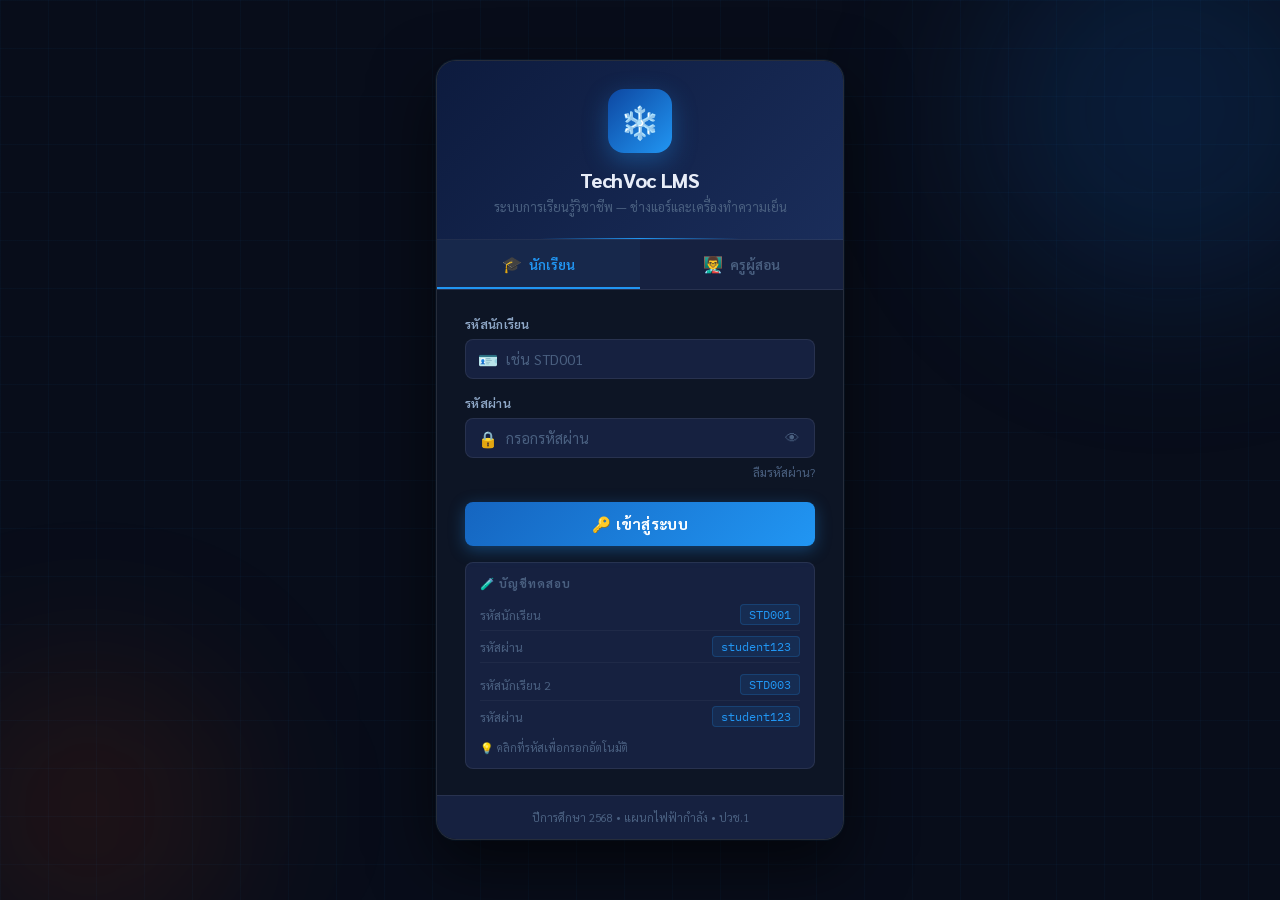
==== commit acaf3621: "Update index.html" ====
--- a/index.html
+++ b/index.html
@@ -2612,6 +2612,10 @@
 }
 
 document.addEventListener('DOMContentLoaded', init);
-</script>
+//  <!-- Scripts — เรียงลำดับนี้เท่านั้น -->
+<script src="app.js"></script>    <!-- ต้องมาก่อน -->
+<script src="admin.js"></script>  <!-- ต้องมาก่อน -->
+<script src="auth.js"></script>   <!-- มาหลังสุด -->
+
 </body>
 </html>
